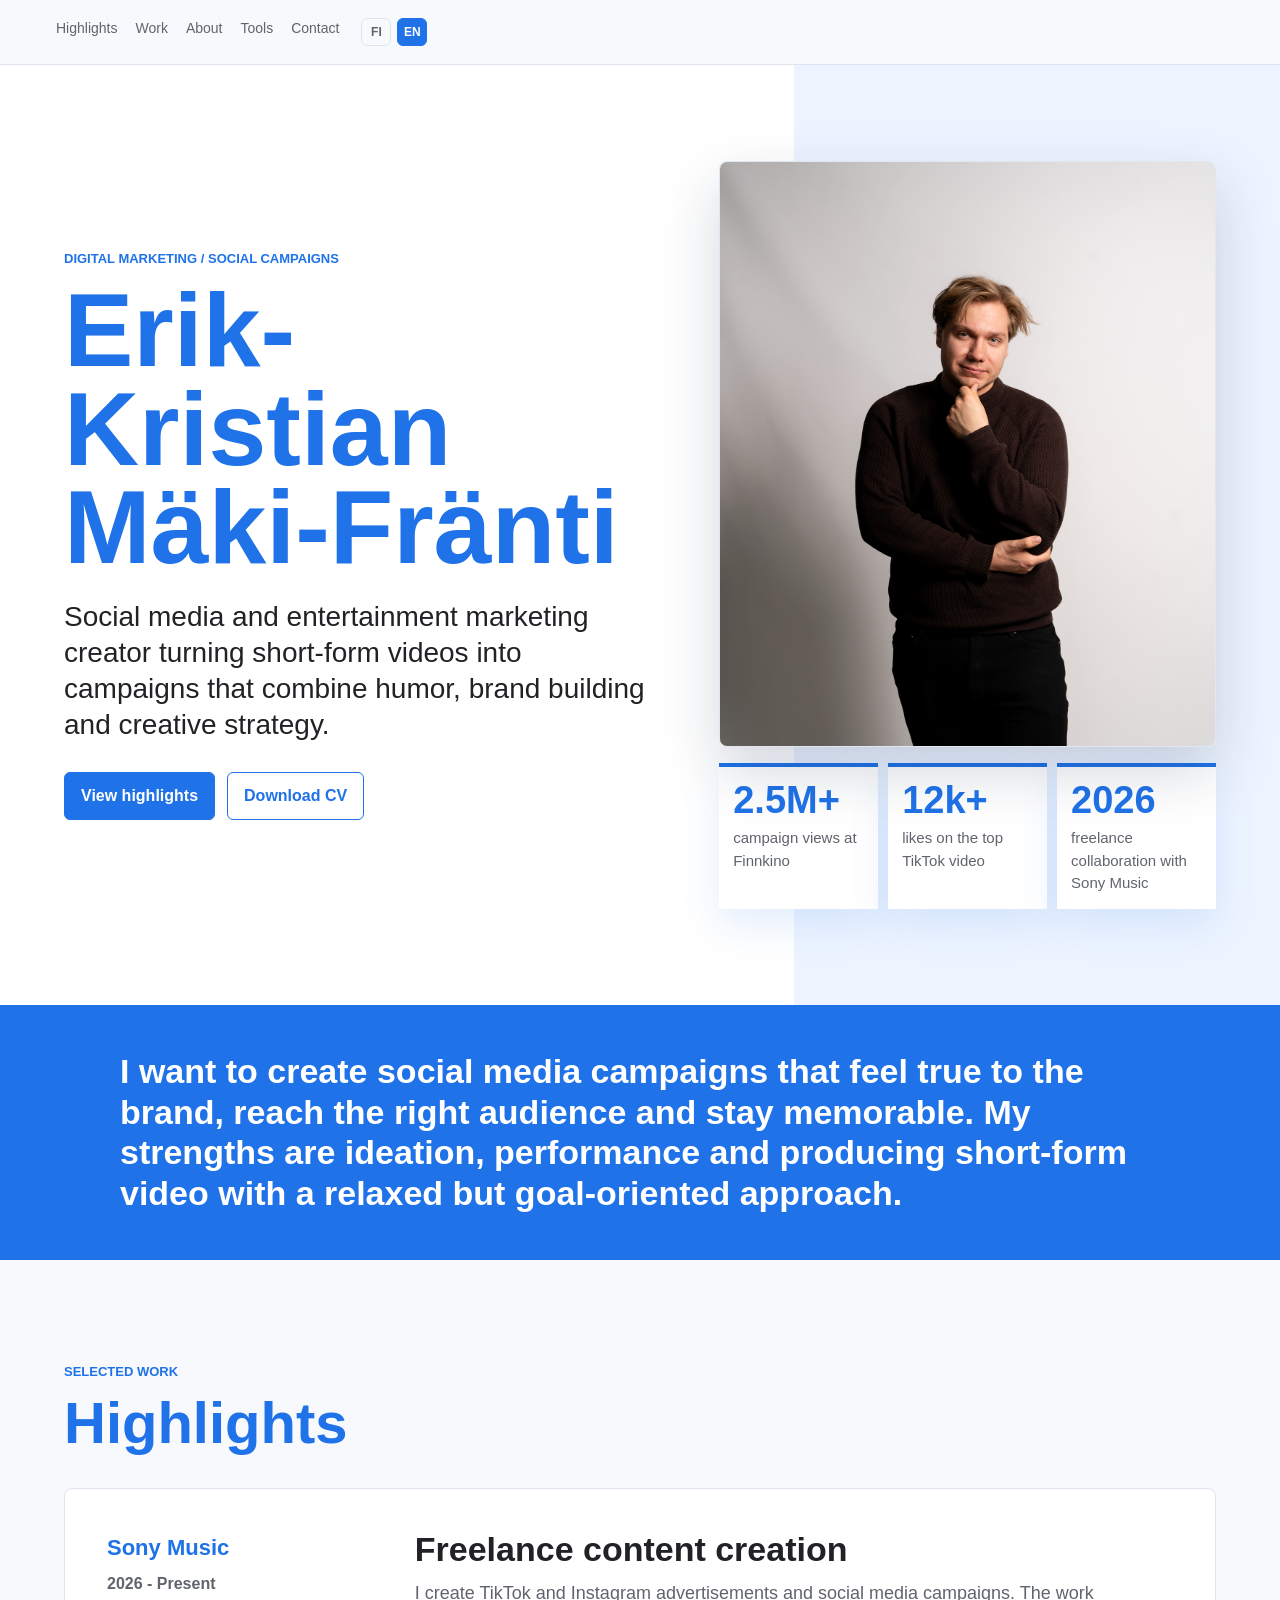
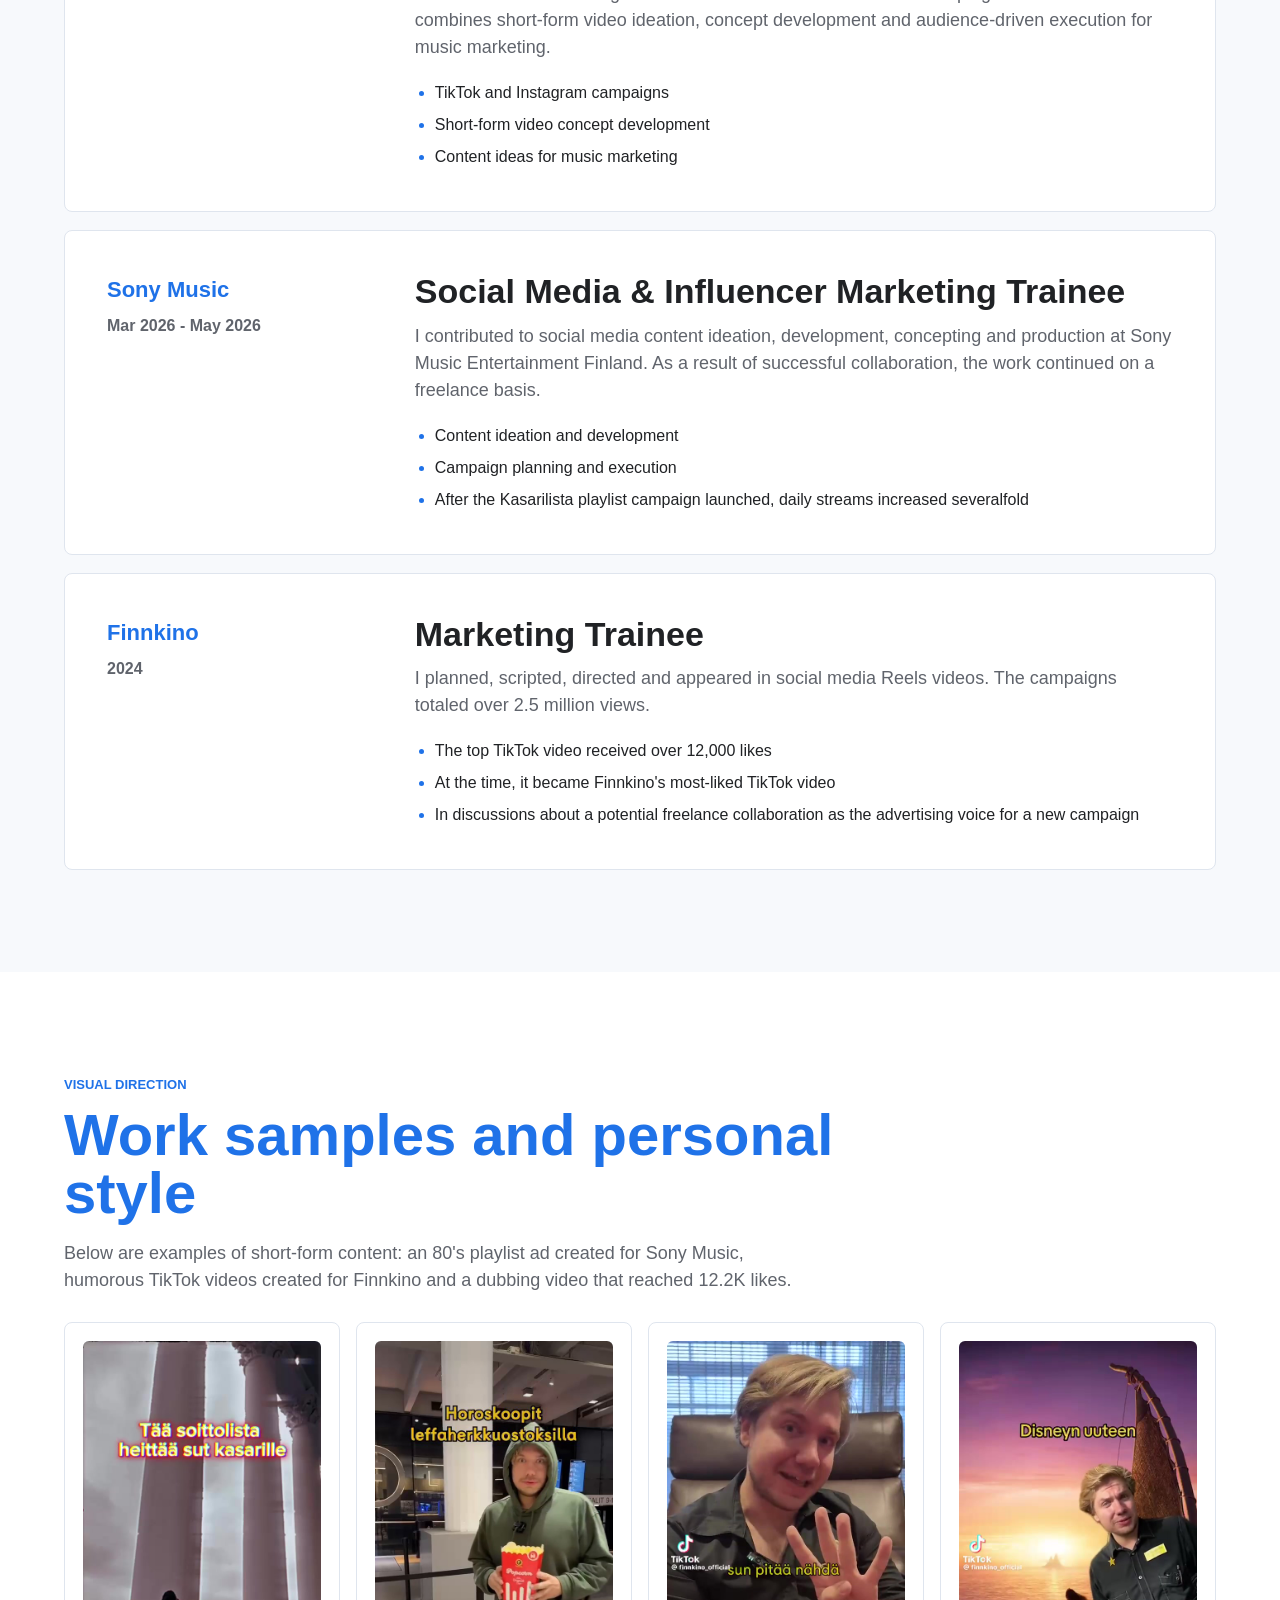
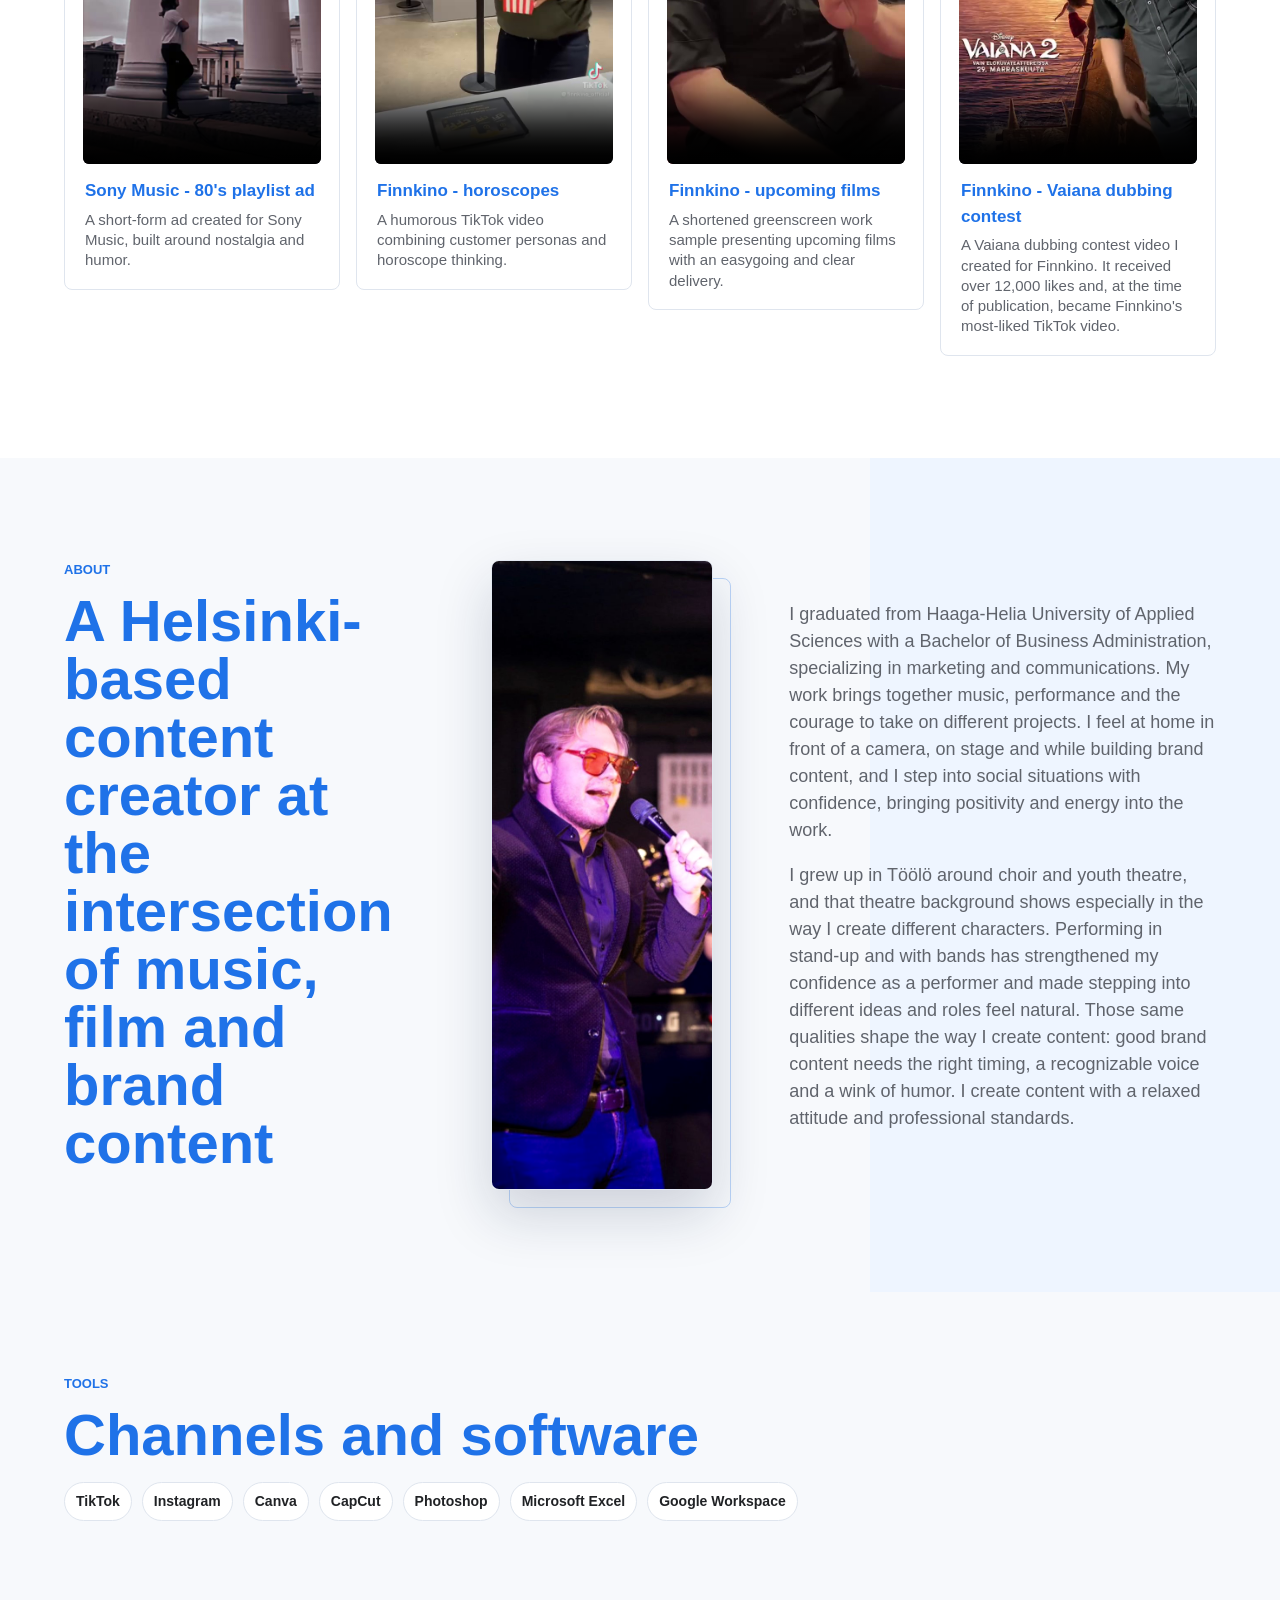
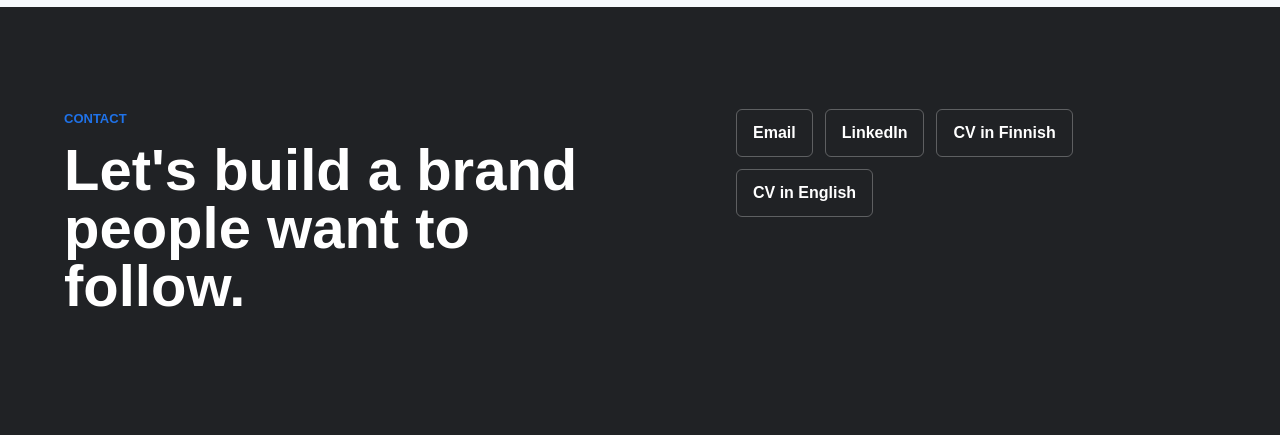
==== en/index.html @ 3371b589 "Use broader Sony campaign impact wording" ====
﻿<!doctype html>
<html lang="en">
  <head>
    <meta charset="utf-8">
    <meta name="viewport" content="width=device-width, initial-scale=1">
    <meta name="description" content="Erik-Kristian Mäki-Fränti - social media and digital marketing portfolio">
    <title>Erik-Kristian Mäki-Fränti | Portfolio</title>
    <link rel="stylesheet" href="../styles.css?v=name-lines">
    <link rel="alternate" hreflang="fi" href="https://ergie94.github.io/portfolio/">
    <link rel="alternate" hreflang="en" href="https://ergie94.github.io/portfolio/en/">
  </head>
  <body>
    <header class="site-header">
      <nav aria-label="Portfolio navigation">
        <a href="#cases">Highlights</a>
        <a href="#work">Work</a>
        <a href="#about">About</a>
        <a href="#tools">Tools</a>
        <a href="#contact">Contact</a>
        <span class="language-switch" aria-label="Language">
          <a href="../">FI</a>
          <span class="active">EN</span>
        </span>
      </nav>
    </header>

    <main id="top">
      <section class="hero">
        <div class="hero-copy">
          <p class="eyebrow">Digital Marketing / Social Campaigns</p>
          <h1><span class="name-line">Erik-Kristian</span><span class="name-line surname-line">Mäki-Fränti</span></h1>
          <p class="lead">
            Social media and entertainment marketing creator turning short-form videos into
            campaigns that combine humor, brand building and creative strategy.
          </p>
          <div class="hero-actions">
            <a class="button primary" href="#cases">View highlights</a>
            <a class="button secondary" href="../assets/cv-english.pdf?v=sony-streams">Download CV</a>
          </div>
        </div>
        <aside class="hero-visual" aria-label="Portfolio highlights">
          <img class="hero-photo" src="../assets/erik-hero.jpg" alt="Erik-Kristian Mäki-Fränti">
          <div class="hero-panel">
            <div>
              <span class="metric">2.5M+</span>
              <span class="metric-label">campaign views at Finnkino</span>
            </div>
            <div>
              <span class="metric">12k+</span>
              <span class="metric-label">likes on the top TikTok video</span>
            </div>
            <div>
              <span class="metric">2026</span>
              <span class="metric-label">freelance collaboration with Sony Music</span>
            </div>
          </div>
        </aside>
      </section>

      <section class="intro-band" aria-label="Goal">
        <p>
          I want to create social media campaigns that feel true to the brand, reach the right
          audience and stay memorable. My strengths are ideation, performance and producing
          short-form video with a relaxed but goal-oriented approach.
        </p>
      </section>

      <section id="cases" class="section">
        <div class="section-heading">
          <p class="eyebrow">Selected work</p>
          <h2>Highlights</h2>
        </div>

        <div class="case-list">
          <article class="case-item">
            <div class="case-meta">
              <span>Sony Music</span>
              <span>2026 - Present</span>
            </div>
            <div class="case-body">
              <h3>Freelance content creation</h3>
              <p>
                I create TikTok and Instagram advertisements and social media campaigns. The work
                combines short-form video ideation, concept development and
                audience-driven execution for music marketing.
              </p>
              <ul>
                <li>TikTok and Instagram campaigns</li>
                <li>Short-form video concept development</li>
                <li>Content ideas for music marketing</li>
              </ul>
            </div>
          </article>

          <article class="case-item">
            <div class="case-meta">
              <span>Sony Music</span>
              <span>Mar 2026 - May 2026</span>
            </div>
            <div class="case-body">
              <h3>Social Media & Influencer Marketing Trainee</h3>
              <p>
                I contributed to social media content ideation, development, concepting and
                production at Sony Music Entertainment Finland. As a result of successful
                collaboration, the work continued on a freelance basis.
              </p>
              <ul>
                <li>Content ideation and development</li>
                <li>Campaign planning and execution</li>
                <li>After the Kasarilista playlist campaign launched, daily streams increased severalfold</li>
              </ul>
            </div>
          </article>

          <article class="case-item">
            <div class="case-meta">
              <span>Finnkino</span>
              <span>2024</span>
            </div>
            <div class="case-body">
              <h3>Marketing Trainee</h3>
              <p>
                I planned, scripted, directed and appeared in social media Reels videos. The
                campaigns totaled over 2.5 million views.
              </p>
              <ul>
                <li>The top TikTok video received over 12,000 likes</li>
                <li>At the time, it became Finnkino's most-liked TikTok video</li>
                <li>In discussions about a potential freelance collaboration as the advertising voice for a new campaign</li>
              </ul>
            </div>
          </article>
        </div>
      </section>

      <section id="work" class="section work-section">
        <div class="section-heading">
          <p class="eyebrow">Visual direction</p>
          <h2>Work samples and personal style</h2>
        </div>
        <p class="section-copy">
          Below are examples of short-form content: an 80's playlist ad created for Sony Music,
          humorous TikTok videos created for Finnkino and a dubbing video that reached 12.2K likes.
        </p>
        <div class="work-grid featured-work-grid">
          <figure class="work-video">
            <video controls playsinline preload="metadata" poster="../assets/work-samples/sony-80s-playlist-ad-poster.jpg">
              <source src="../assets/work-samples/sony-80s-playlist-ad.mp4" type="video/mp4">
            </video>
            <figcaption>
              <strong>Sony Music - 80's playlist ad</strong>
              <span>A short-form ad created for Sony Music, built around nostalgia and humor.</span>
            </figcaption>
          </figure>
          <figure class="work-video">
            <video controls playsinline preload="metadata" poster="../assets/work-samples/finnkino-horoscope-personas-poster.jpg?v=calm-still">
              <source src="../assets/work-samples/finnkino-horoscope-personas.mp4?v=part1" type="video/mp4">
            </video>
            <figcaption>
              <strong>Finnkino - horoscopes</strong>
              <span>A humorous TikTok video combining customer personas and horoscope thinking.</span>
            </figcaption>
          </figure>
          <figure class="work-video">
            <video controls playsinline preload="metadata" poster="../assets/work-samples/finnkino-upcoming-movies-greenscreen-poster.jpg">
              <source src="../assets/work-samples/finnkino-upcoming-movies-greenscreen.mp4" type="video/mp4">
            </video>
            <figcaption>
              <strong>Finnkino - upcoming films</strong>
              <span>A shortened greenscreen work sample presenting upcoming films with an easygoing and clear delivery.</span>
            </figcaption>
          </figure>
          <figure class="work-video">
            <video controls playsinline preload="metadata" poster="../assets/work-samples/finnkino-tiktok-12k-poster.jpg">
              <source src="../assets/work-samples/finnkino-tiktok-12k-short.mp4?v=34s" type="video/mp4">
            </video>
            <figcaption>
              <strong>Finnkino - Vaiana dubbing contest</strong>
              <span>A Vaiana dubbing contest video I created for Finnkino. It received over 12,000 likes and, at the time of publication, became Finnkino's most-liked TikTok video.</span>
            </figcaption>
          </figure>
        </div>
      </section>

      <section id="about" class="section split-section about-section">
        <div>
          <p class="eyebrow">About</p>
          <h2>A Helsinki-based content creator at the intersection of music, film and brand content</h2>
        </div>
        <figure class="about-portrait">
          <img src="../assets/erik-about.jpg" alt="Erik-Kristian Mäki-Fränti">
        </figure>
        <div class="about-copy">
          <p>
            I graduated from Haaga-Helia University of Applied Sciences with a Bachelor of Business
            Administration, specializing in marketing and communications. My work brings together
            music, performance and the courage to take on different projects. I feel at home
            in front of a camera, on stage and while building brand content, and I step into social
            situations with confidence, bringing positivity and energy into the work.
          </p>
          <p>
            I grew up in Töölö around choir and youth theatre, and that theatre background
            shows especially in the way I create different characters. Performing in stand-up and with bands
            has strengthened my confidence as a performer and made stepping into different ideas
            and roles feel natural.
            Those same qualities shape the way I create content: good brand content needs the right
            timing, a recognizable voice and a wink of humor. I create content with a relaxed
            attitude and professional standards.
          </p>
        </div>
      </section>

      <section id="tools" class="section tools-section">
        <div class="section-heading">
          <p class="eyebrow">Tools</p>
          <h2>Channels and software</h2>
        </div>
        <div class="skills">
          <span>TikTok</span>
          <span>Instagram</span>
          <span>Canva</span>
          <span>CapCut</span>
          <span>Photoshop</span>
          <span>Microsoft Excel</span>
          <span>Google Workspace</span>
        </div>
      </section>

      <section id="contact" class="contact-section">
        <div>
          <p class="eyebrow">Contact</p>
          <h2>Let's build a brand people want to follow.</h2>
        </div>
        <div class="contact-links">
          <a href="mailto:maki.franti.eki@gmail.com">Email</a>
          <a href="https://www.linkedin.com/in/erik-kristian-m%C3%A4ki-fr%C3%A4nti-366686309/?skipRedirect=true">LinkedIn</a>
          <a href="../assets/cv-suomi.pdf?v=finnkino-2018">CV in Finnish</a>
          <a href="../assets/cv-english.pdf?v=finnkino-2018">CV in English</a>
        </div>
      </section>
    </main>
  </body>
</html>
---- styles.css ----
:root {
  --blue: #1f72e8;
  --blue-dark: #0f3f8e;
  --ink: #202225;
  --muted: #60646c;
  --line: #dfe5ee;
  --paper: #f7f9fc;
  --white: #ffffff;
  --red: #d91f26;
}

* {
  box-sizing: border-box;
}

html {
  scroll-behavior: smooth;
}

body {
  margin: 0;
  background: var(--paper);
  color: var(--ink);
  font-family: Arial, Helvetica, sans-serif;
  line-height: 1.5;
}

a {
  color: inherit;
}

.site-header {
  position: sticky;
  top: 0;
  z-index: 10;
  display: flex;
  align-items: center;
  justify-content: space-between;
  gap: 24px;
  padding: 18px clamp(20px, 5vw, 56px);
  background: rgba(247, 249, 252, 0.92);
  border-bottom: 1px solid var(--line);
  backdrop-filter: blur(14px);
}

.brand {
  color: var(--blue);
  font-size: 22px;
  font-weight: 800;
  text-decoration: none;
}

nav {
  display: flex;
  flex-wrap: wrap;
  gap: 18px;
  justify-content: flex-end;
  color: var(--muted);
  font-size: 14px;
}

nav a {
  text-decoration: none;
}

nav a:hover {
  color: var(--blue);
}

.language-switch {
  display: inline-flex;
  gap: 6px;
  align-items: center;
  padding-left: 4px;
}

.language-switch a,
.language-switch span {
  display: inline-flex;
  min-width: 30px;
  min-height: 28px;
  align-items: center;
  justify-content: center;
  border: 1px solid var(--line);
  border-radius: 6px;
  color: var(--muted);
  font-size: 12px;
  font-weight: 800;
  text-decoration: none;
}

.language-switch .active {
  border-color: var(--blue);
  background: var(--blue);
  color: var(--white);
}

main {
  overflow: hidden;
}

.hero {
  display: grid;
  grid-template-columns: minmax(0, 1.08fr) minmax(340px, 0.92fr);
  gap: clamp(28px, 6vw, 72px);
  min-height: calc(100vh - 70px);
  align-items: center;
  padding: clamp(48px, 8vw, 96px) clamp(20px, 5vw, 64px);
  background: linear-gradient(90deg, var(--white) 0%, var(--white) 62%, #edf4ff 62%, #edf4ff 100%);
}

.eyebrow {
  margin: 0 0 12px;
  color: var(--blue);
  font-size: 13px;
  font-weight: 800;
  letter-spacing: 0;
  text-transform: uppercase;
}

h1,
h2,
h3,
p {
  margin-top: 0;
}

h1 {
  max-width: 980px;
  margin-bottom: 22px;
  color: var(--blue);
  font-size: clamp(48px, 10vw, 104px);
  line-height: 0.95;
  letter-spacing: 0;
}

h1 .name-line {
  display: block;
}

h1 .surname-line {
  white-space: nowrap;
}

h2 {
  margin-bottom: 18px;
  color: var(--blue);
  font-size: clamp(32px, 5vw, 58px);
  line-height: 1;
  letter-spacing: 0;
}

h3 {
  margin-bottom: 12px;
  font-size: clamp(22px, 3vw, 34px);
  line-height: 1.1;
  letter-spacing: 0;
}

.lead {
  max-width: 720px;
  color: var(--ink);
  font-size: clamp(19px, 2.4vw, 28px);
  line-height: 1.28;
}

.hero-actions,
.contact-links {
  display: flex;
  flex-wrap: wrap;
  gap: 12px;
  margin-top: 30px;
}

.button,
.contact-links a {
  display: inline-flex;
  min-height: 44px;
  align-items: center;
  justify-content: center;
  padding: 11px 16px;
  border: 1px solid var(--blue);
  border-radius: 6px;
  font-weight: 700;
  text-decoration: none;
}

.button.primary,
.contact-links a:hover {
  background: var(--blue);
  color: var(--white);
}

.button.secondary {
  color: var(--blue);
  background: var(--white);
}

.hero-visual {
  display: grid;
  gap: 16px;
  align-self: stretch;
  align-content: center;
}

.hero-photo {
  display: block;
  width: 100%;
  max-height: 620px;
  aspect-ratio: 4 / 4.72;
  object-fit: cover;
  object-position: 50% 48%;
  border-radius: 8px;
  border: 1px solid var(--line);
  background: var(--white);
  box-shadow: 0 24px 60px rgba(18, 35, 64, 0.18);
  filter: saturate(0.96) contrast(1.02);
  transition: transform 180ms ease, box-shadow 180ms ease, filter 180ms ease;
}

.hero-photo:hover {
  transform: translateY(-4px);
  box-shadow: 0 30px 72px rgba(18, 35, 64, 0.22);
  filter: saturate(1.02) contrast(1.04);
}

.hero-panel {
  display: grid;
  grid-template-columns: repeat(3, minmax(0, 1fr));
  gap: 10px;
}

.hero-panel div {
  padding: 14px;
  border-top: 4px solid var(--blue);
  background: var(--white);
  box-shadow: 0 16px 38px rgba(31, 114, 232, 0.12);
}

.metric {
  display: block;
  color: var(--blue);
  font-size: clamp(25px, 3.4vw, 38px);
  font-weight: 900;
  line-height: 1;
}

.metric-label {
  display: block;
  margin-top: 8px;
  color: var(--muted);
  font-size: 15px;
}

.intro-band {
  padding: clamp(26px, 5vw, 46px) clamp(20px, 5vw, 64px);
  background: var(--blue);
  color: var(--white);
}

.intro-band p {
  max-width: 1040px;
  margin: 0 auto;
  font-size: clamp(22px, 3vw, 34px);
  line-height: 1.2;
  font-weight: 700;
}

.section {
  padding: clamp(58px, 8vw, 104px) clamp(20px, 5vw, 64px);
}

.section-heading,
.section-copy {
  max-width: 900px;
}

.case-list {
  display: grid;
  gap: 18px;
  margin-top: 36px;
}

.case-item {
  display: grid;
  grid-template-columns: minmax(180px, 0.34fr) minmax(0, 1fr);
  gap: clamp(20px, 4vw, 50px);
  padding: clamp(22px, 4vw, 42px);
  border: 1px solid var(--line);
  border-radius: 8px;
  background: var(--white);
}

.case-item.accent {
  border-color: rgba(217, 31, 38, 0.28);
}

.case-meta {
  display: flex;
  flex-direction: column;
  gap: 8px;
  color: var(--muted);
  font-weight: 700;
}

.case-meta span:first-child {
  color: var(--blue);
  font-size: 22px;
}

.case-body p,
.section-copy,
.about-copy p {
  max-width: 760px;
  color: var(--muted);
  font-size: 18px;
}

ul {
  display: grid;
  gap: 8px;
  margin: 20px 0 0;
  padding-left: 20px;
}

li::marker {
  color: var(--blue);
}

.work-section {
  background: var(--white);
}

.work-grid {
  display: grid;
  grid-template-columns: repeat(3, minmax(0, 1fr));
  gap: 18px;
  margin-top: 28px;
}

.featured-work-grid {
  grid-template-columns: repeat(4, minmax(0, 1fr));
  gap: clamp(10px, 1.4vw, 16px);
  align-items: start;
}

figure {
  margin: 0;
  border: 1px solid var(--line);
  border-radius: 8px;
  background: var(--white);
  overflow: hidden;
}

figure img {
  display: block;
  width: 100%;
  aspect-ratio: 16 / 9;
  object-fit: cover;
}

figure video {
  display: block;
  width: 100%;
  background: #eef5ff;
}

.work-grid figure img {
  filter: saturate(0.94) contrast(1.03);
  transition: transform 180ms ease, filter 180ms ease;
}

.work-grid figure:hover img {
  transform: scale(1.025);
  filter: saturate(1) contrast(1.04);
}

figcaption {
  padding: 14px 16px 16px;
  color: var(--muted);
  font-size: 14px;
  font-weight: 700;
}

figcaption strong,
figcaption span {
  display: block;
}

figcaption strong {
  color: var(--ink);
}

figcaption span {
  margin-top: 6px;
  font-weight: 400;
  line-height: 1.35;
}

.work-result {
  background: var(--ink);
}

.work-video {
  padding: clamp(12px, 1.5vw, 18px);
  background: var(--white);
}

.work-video video {
  aspect-ratio: 9 / 16;
  max-height: 560px;
  background: #eef5ff;
  border-radius: 6px;
  object-fit: contain;
}

.work-video figcaption {
  padding: 14px 2px 0;
  font-size: 15px;
}

.work-video figcaption strong {
  color: var(--blue);
  font-size: 17px;
}

.work-result img {
  aspect-ratio: auto;
  height: auto;
  max-height: 560px;
  object-fit: contain;
  object-position: center;
}

.work-grid .work-result:hover img {
  transform: none;
}

.work-result figcaption {
  background: var(--white);
}

.split-section {
  display: grid;
  grid-template-columns: minmax(240px, 0.85fr) minmax(0, 1.15fr);
  gap: clamp(28px, 6vw, 80px);
}

.about-section {
  grid-template-columns: minmax(230px, 0.82fr) minmax(220px, 0.52fr) minmax(0, 1fr);
  align-items: center;
  background: linear-gradient(90deg, var(--paper) 0%, var(--paper) 68%, #eef5ff 68%, #eef5ff 100%);
}

.about-portrait {
  position: relative;
  align-self: stretch;
  min-height: 420px;
  border: 0;
  border-radius: 8px;
  background: transparent;
  overflow: visible;
}

.about-portrait::before {
  position: absolute;
  inset: 18px -18px -18px 18px;
  border: 1px solid rgba(31, 114, 232, 0.28);
  border-radius: 8px;
  content: "";
}

.about-portrait img {
  position: relative;
  display: block;
  width: 100%;
  height: 100%;
  aspect-ratio: 4 / 5;
  min-height: 420px;
  object-fit: cover;
  object-position: 54% 32%;
  border: 1px solid var(--line);
  border-radius: 8px;
  box-shadow: 0 24px 56px rgba(18, 35, 64, 0.18);
  filter: saturate(0.92) contrast(1.04);
  transition: transform 180ms ease, box-shadow 180ms ease, filter 180ms ease;
}

.about-portrait:hover img {
  transform: translateY(-4px);
  box-shadow: 0 30px 70px rgba(18, 35, 64, 0.22);
  filter: saturate(1) contrast(1.05);
}

.skills {
  display: flex;
  flex-wrap: wrap;
  gap: 10px;
  margin-top: 26px;
}

.skills span {
  padding: 8px 11px;
  border: 1px solid var(--line);
  border-radius: 999px;
  background: var(--white);
  color: var(--ink);
  font-size: 14px;
  font-weight: 700;
}

.tools-section {
  padding-top: clamp(46px, 7vw, 82px);
  padding-bottom: clamp(48px, 7vw, 86px);
  background: var(--soft);
}

.tools-section .skills {
  margin-top: 18px;
  max-width: 760px;
}

.contact-section {
  display: grid;
  grid-template-columns: minmax(260px, 1fr) minmax(280px, 0.8fr);
  gap: clamp(28px, 6vw, 72px);
  padding: clamp(58px, 8vw, 104px) clamp(20px, 5vw, 64px);
  background: var(--ink);
  color: var(--white);
}

.contact-section h2 {
  color: var(--white);
}

.contact-links {
  align-content: start;
  margin-top: 0;
}

.contact-links a {
  border-color: rgba(255, 255, 255, 0.28);
  color: var(--white);
}

@media (max-width: 860px) {
  .site-header,
  .hero,
  .case-item,
  .split-section,
  .contact-section {
    grid-template-columns: 1fr;
  }

  .about-section {
    background: var(--paper);
  }

  .about-portrait {
    max-width: 420px;
    min-height: 520px;
  }

  .about-portrait img {
    min-height: 520px;
  }

  .hero {
    min-height: auto;
    background: var(--white);
  }

  .hero-photo {
    max-height: 560px;
  }

  .hero-panel {
    grid-template-columns: 1fr;
  }

  .work-grid {
    grid-template-columns: 1fr;
  }

  nav {
    gap: 12px;
  }
}

@media (max-width: 560px) {
  .site-header {
    align-items: flex-start;
    flex-direction: column;
  }

  h1 {
    font-size: 46px;
  }

  .lead,
  .intro-band p {
    font-size: 20px;
  }
}
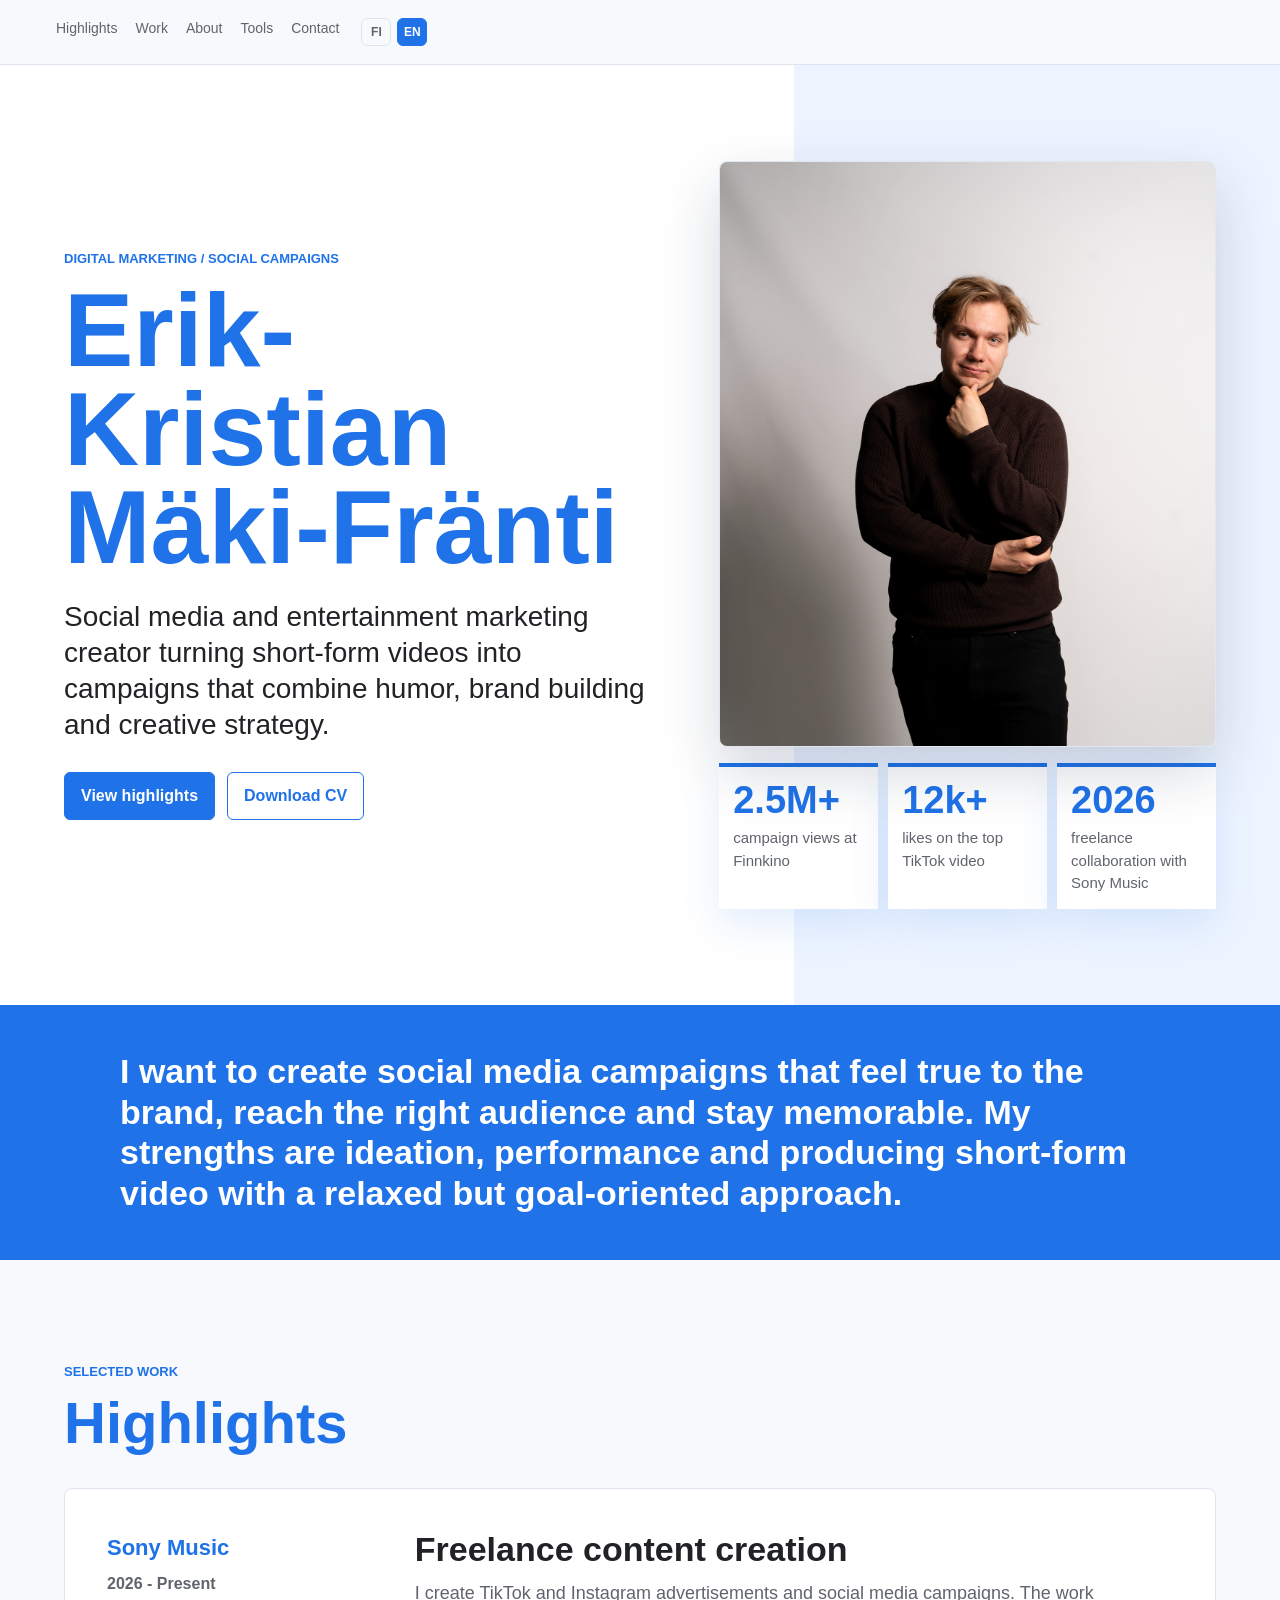
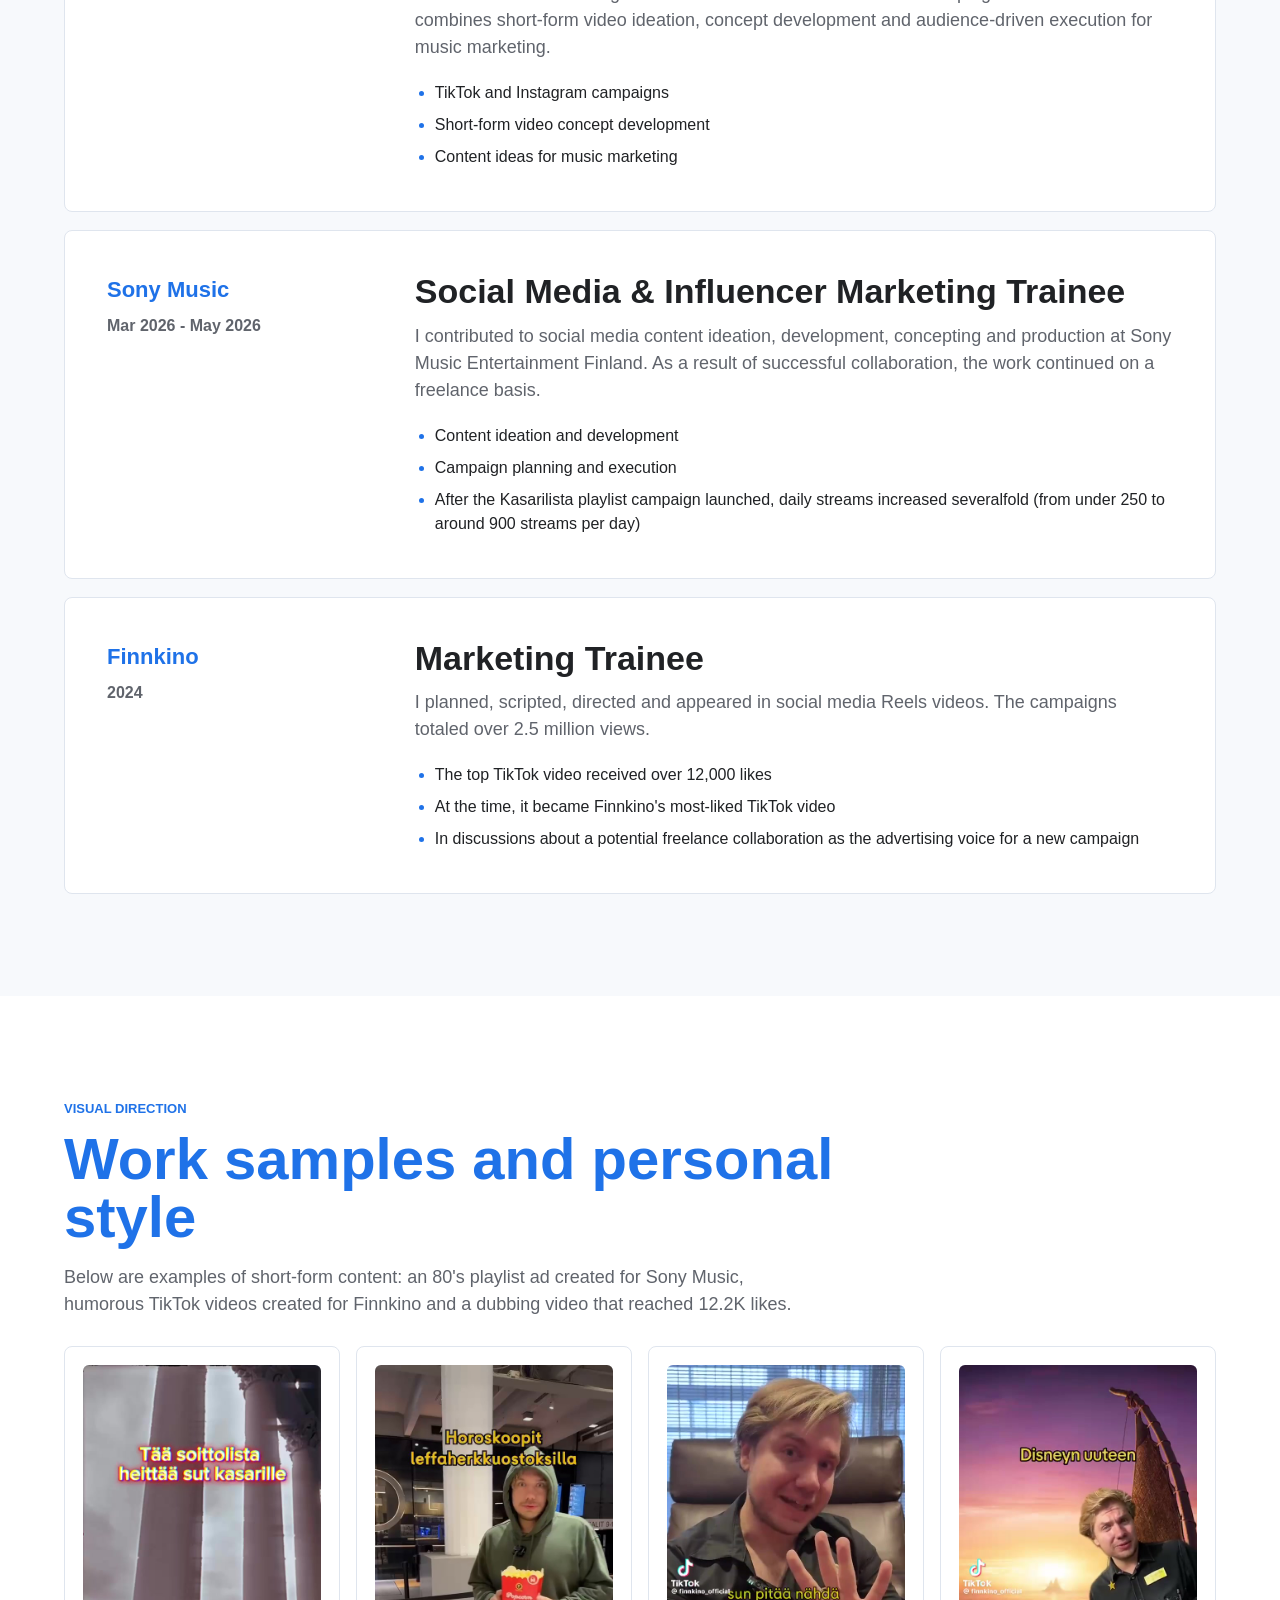
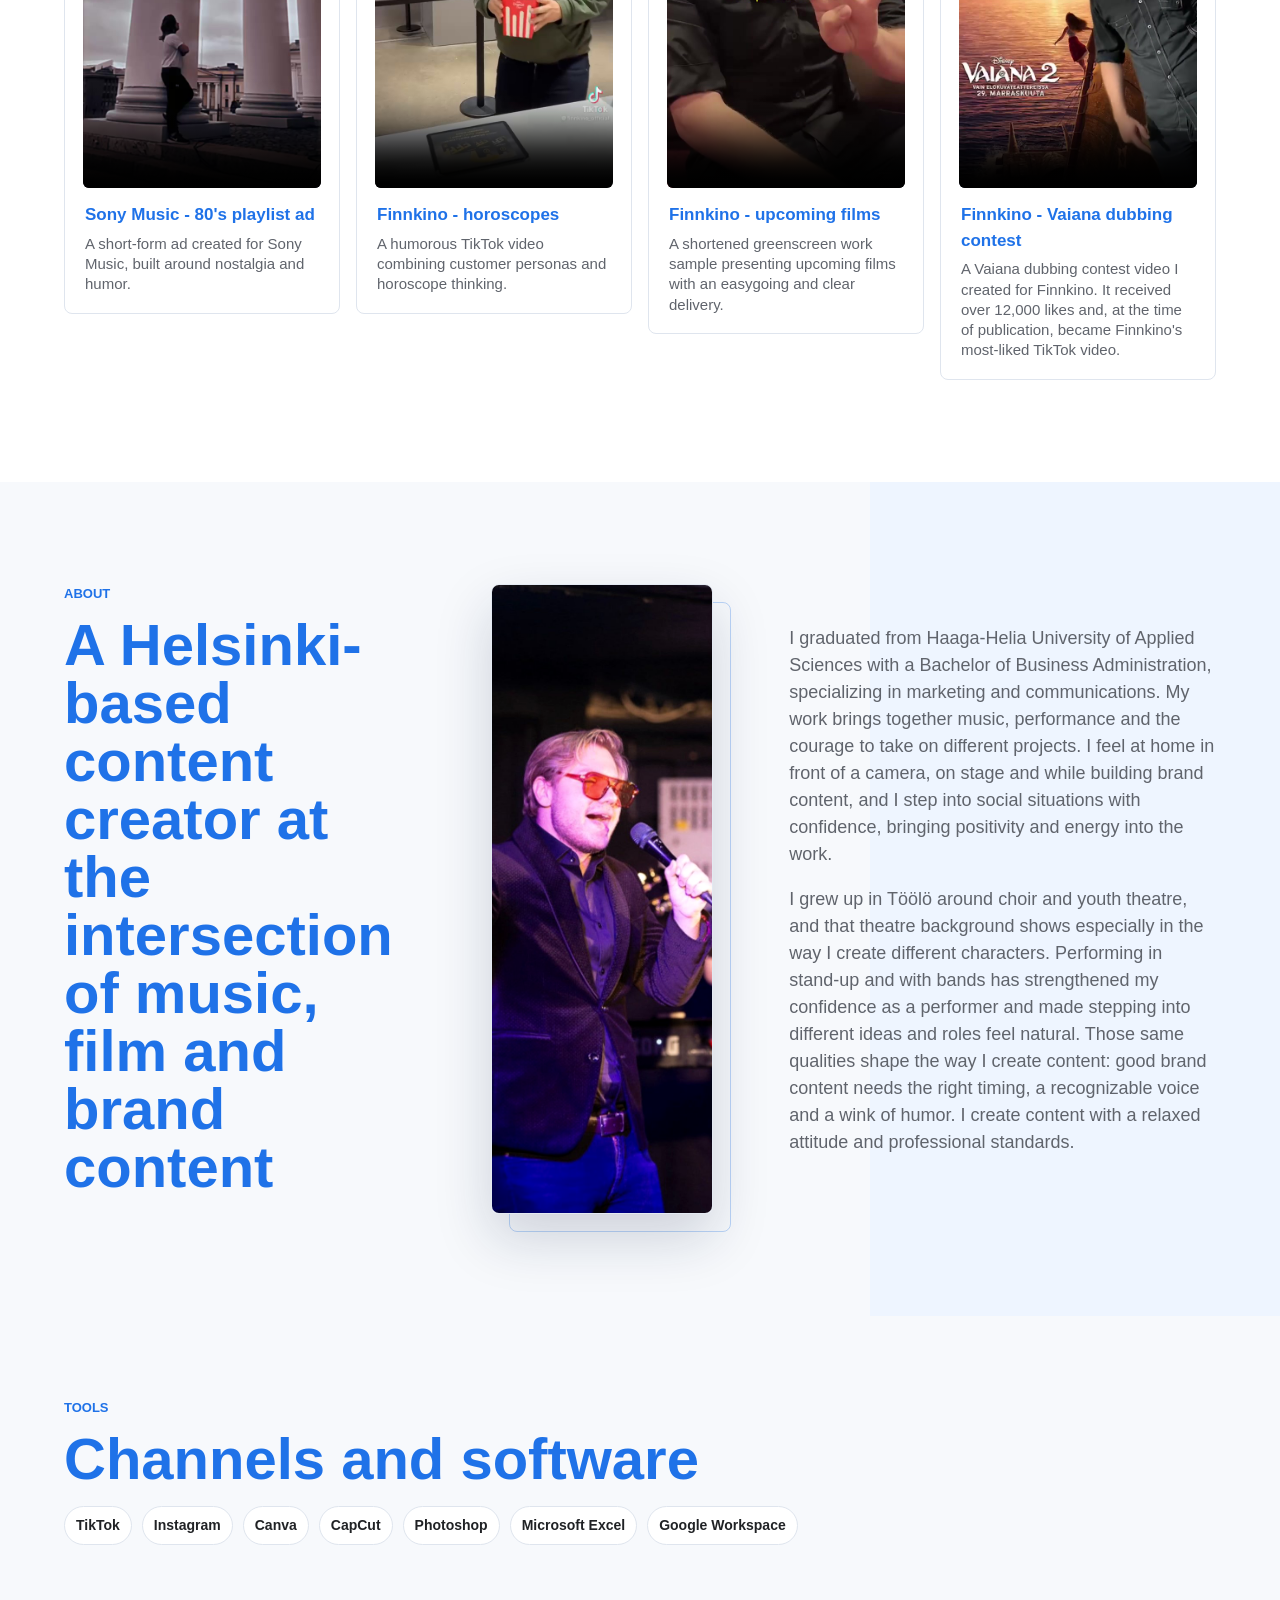
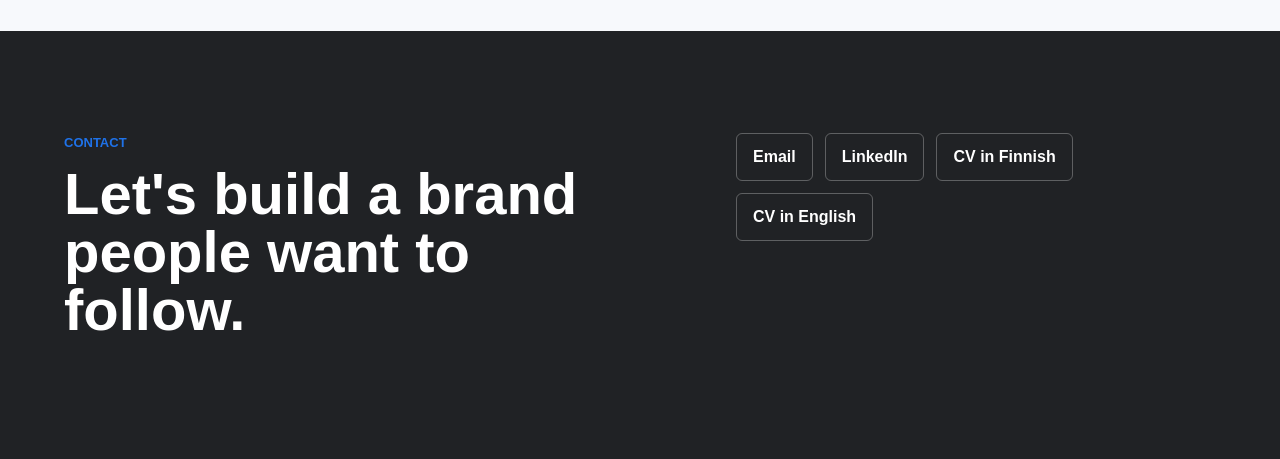
==== commit 1914db50: "Add Sony stream figures to portfolio only" ====
--- a/en/index.html
+++ b/en/index.html
@@ -107,7 +107,7 @@
               <ul>
                 <li>Content ideation and development</li>
                 <li>Campaign planning and execution</li>
-                <li>After the Kasarilista playlist campaign launched, daily streams increased severalfold</li>
+                <li>After the Kasarilista playlist campaign launched, daily streams increased severalfold (from under 250 to around 900 streams per day)</li>
               </ul>
             </div>
           </article>
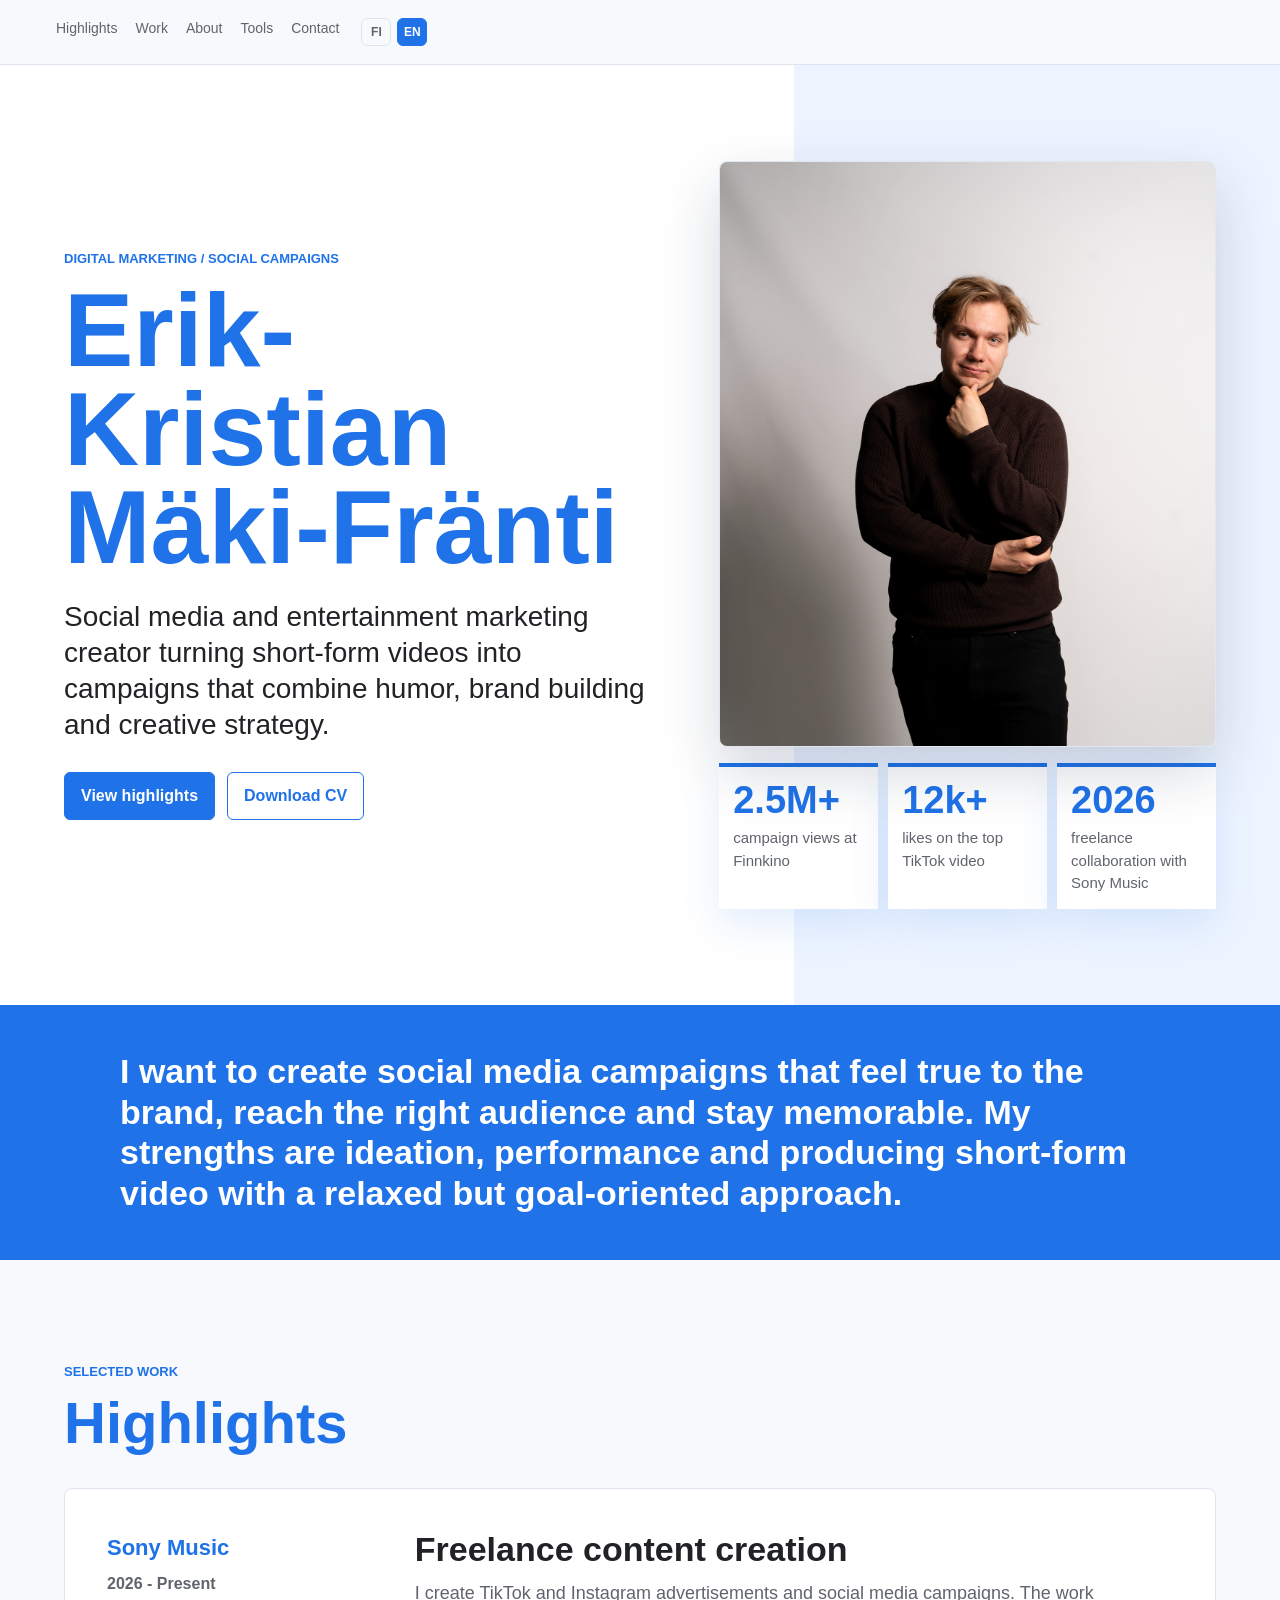
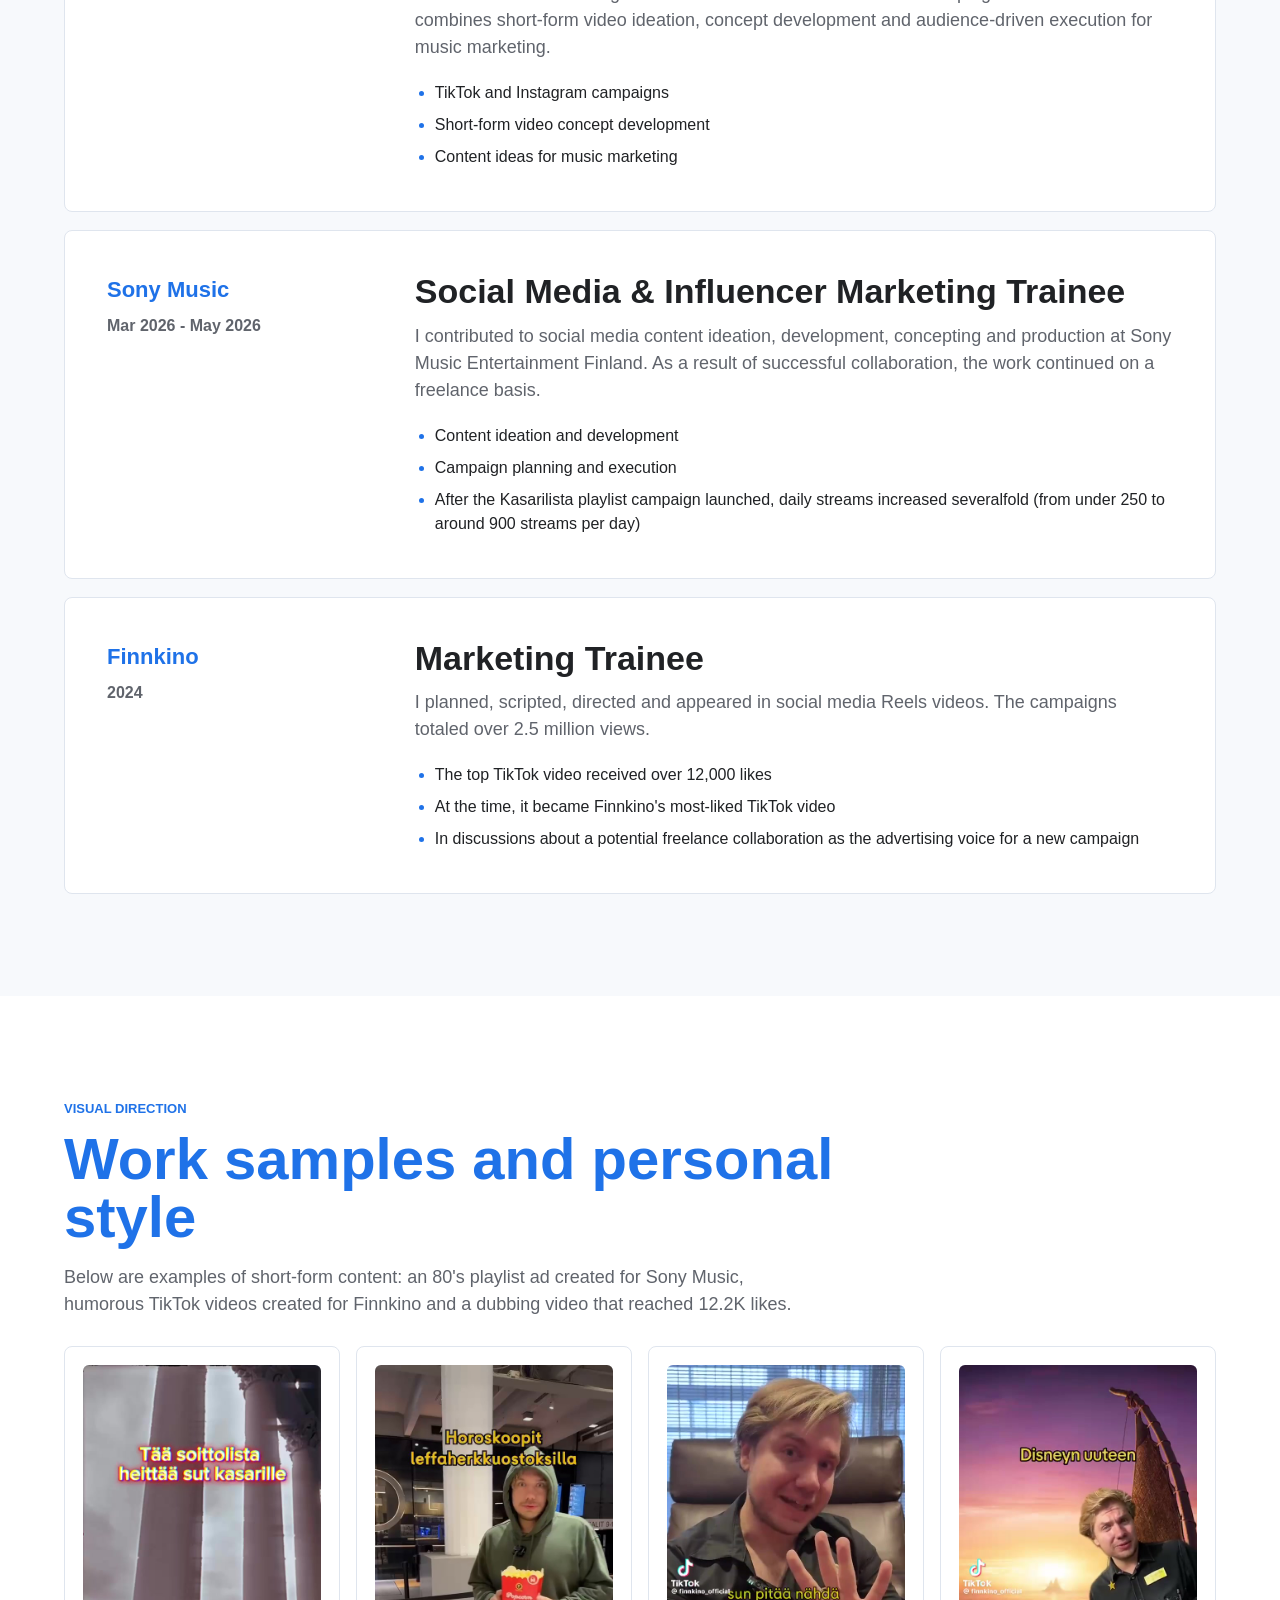
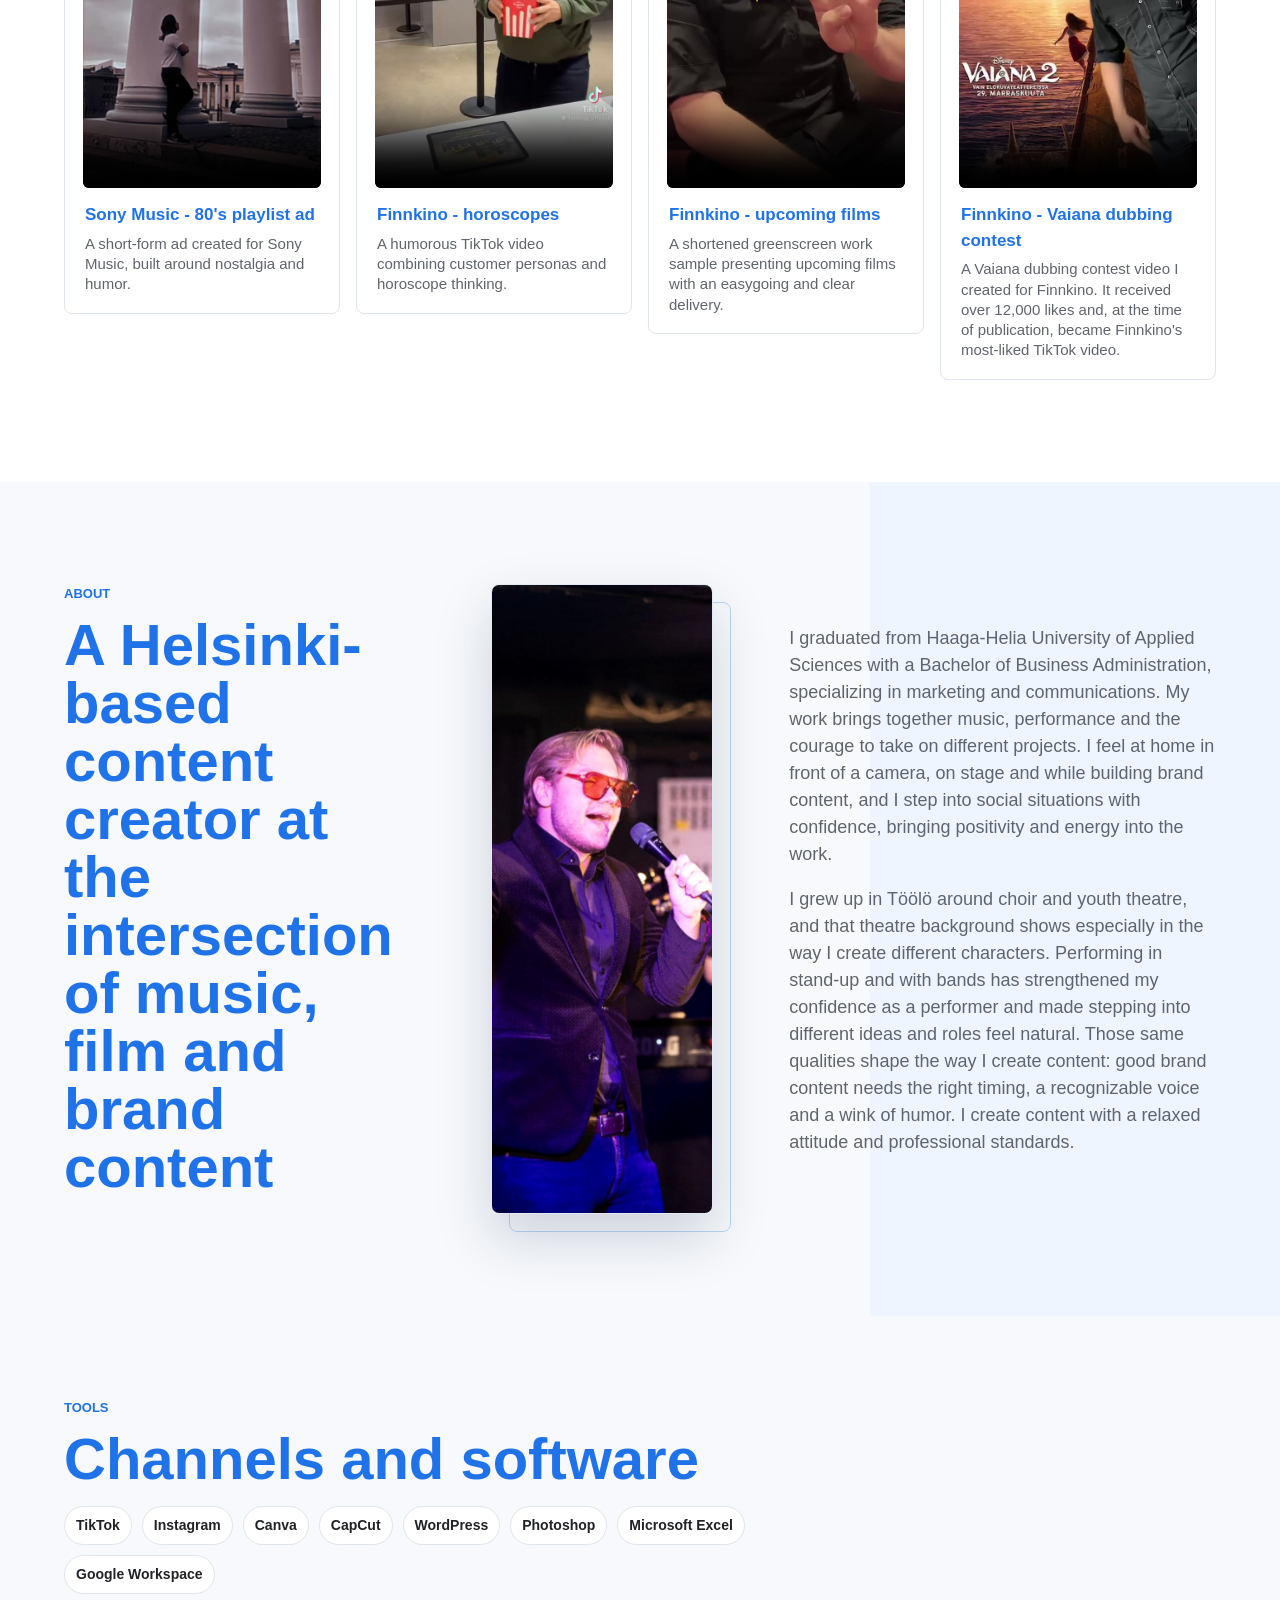
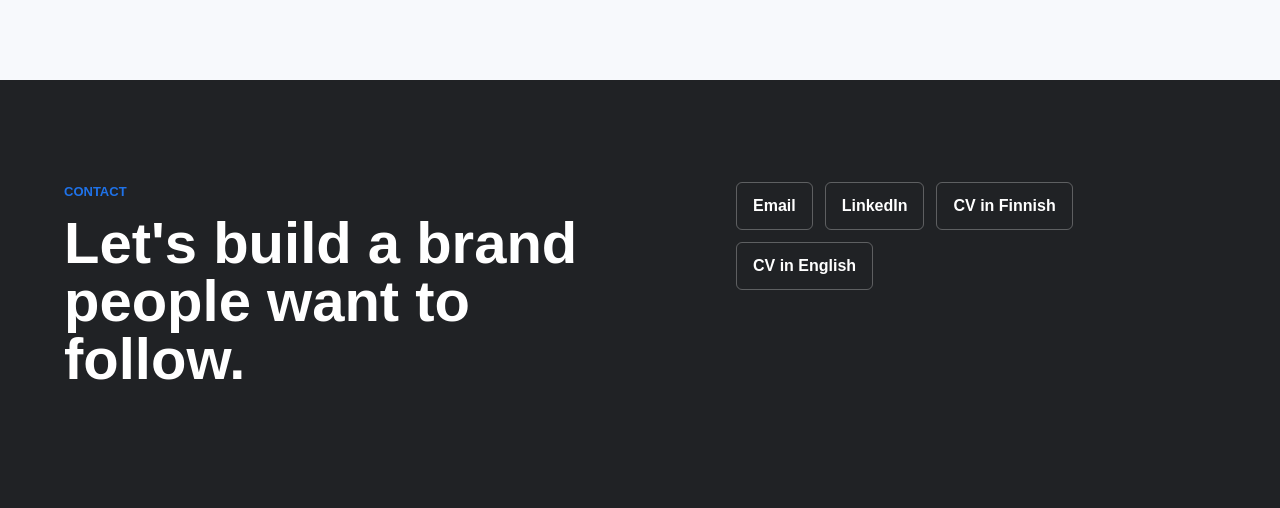
==== commit b1e051b1: "Add WordPress to skills" ====
--- a/en/index.html
+++ b/en/index.html
@@ -220,6 +220,7 @@
           <span>Instagram</span>
           <span>Canva</span>
           <span>CapCut</span>
+          <span>WordPress</span>
           <span>Photoshop</span>
           <span>Microsoft Excel</span>
           <span>Google Workspace</span>
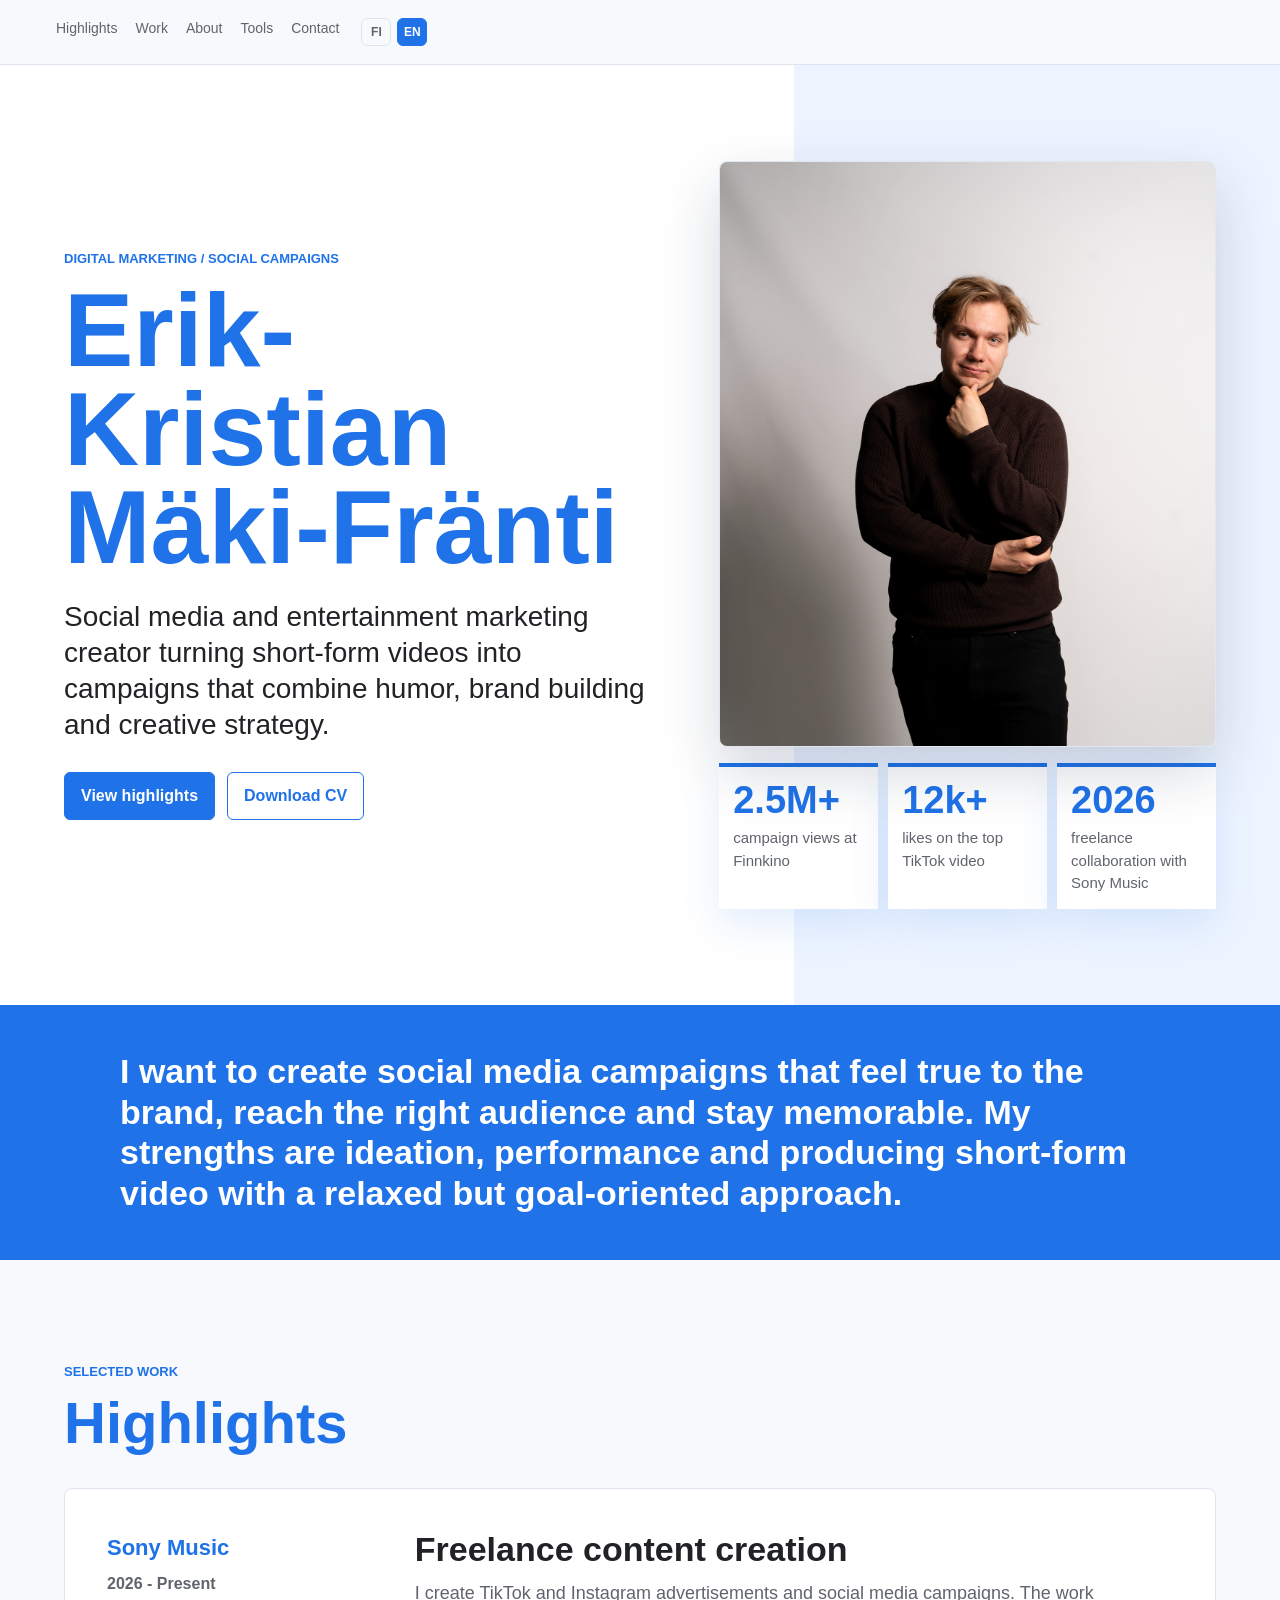
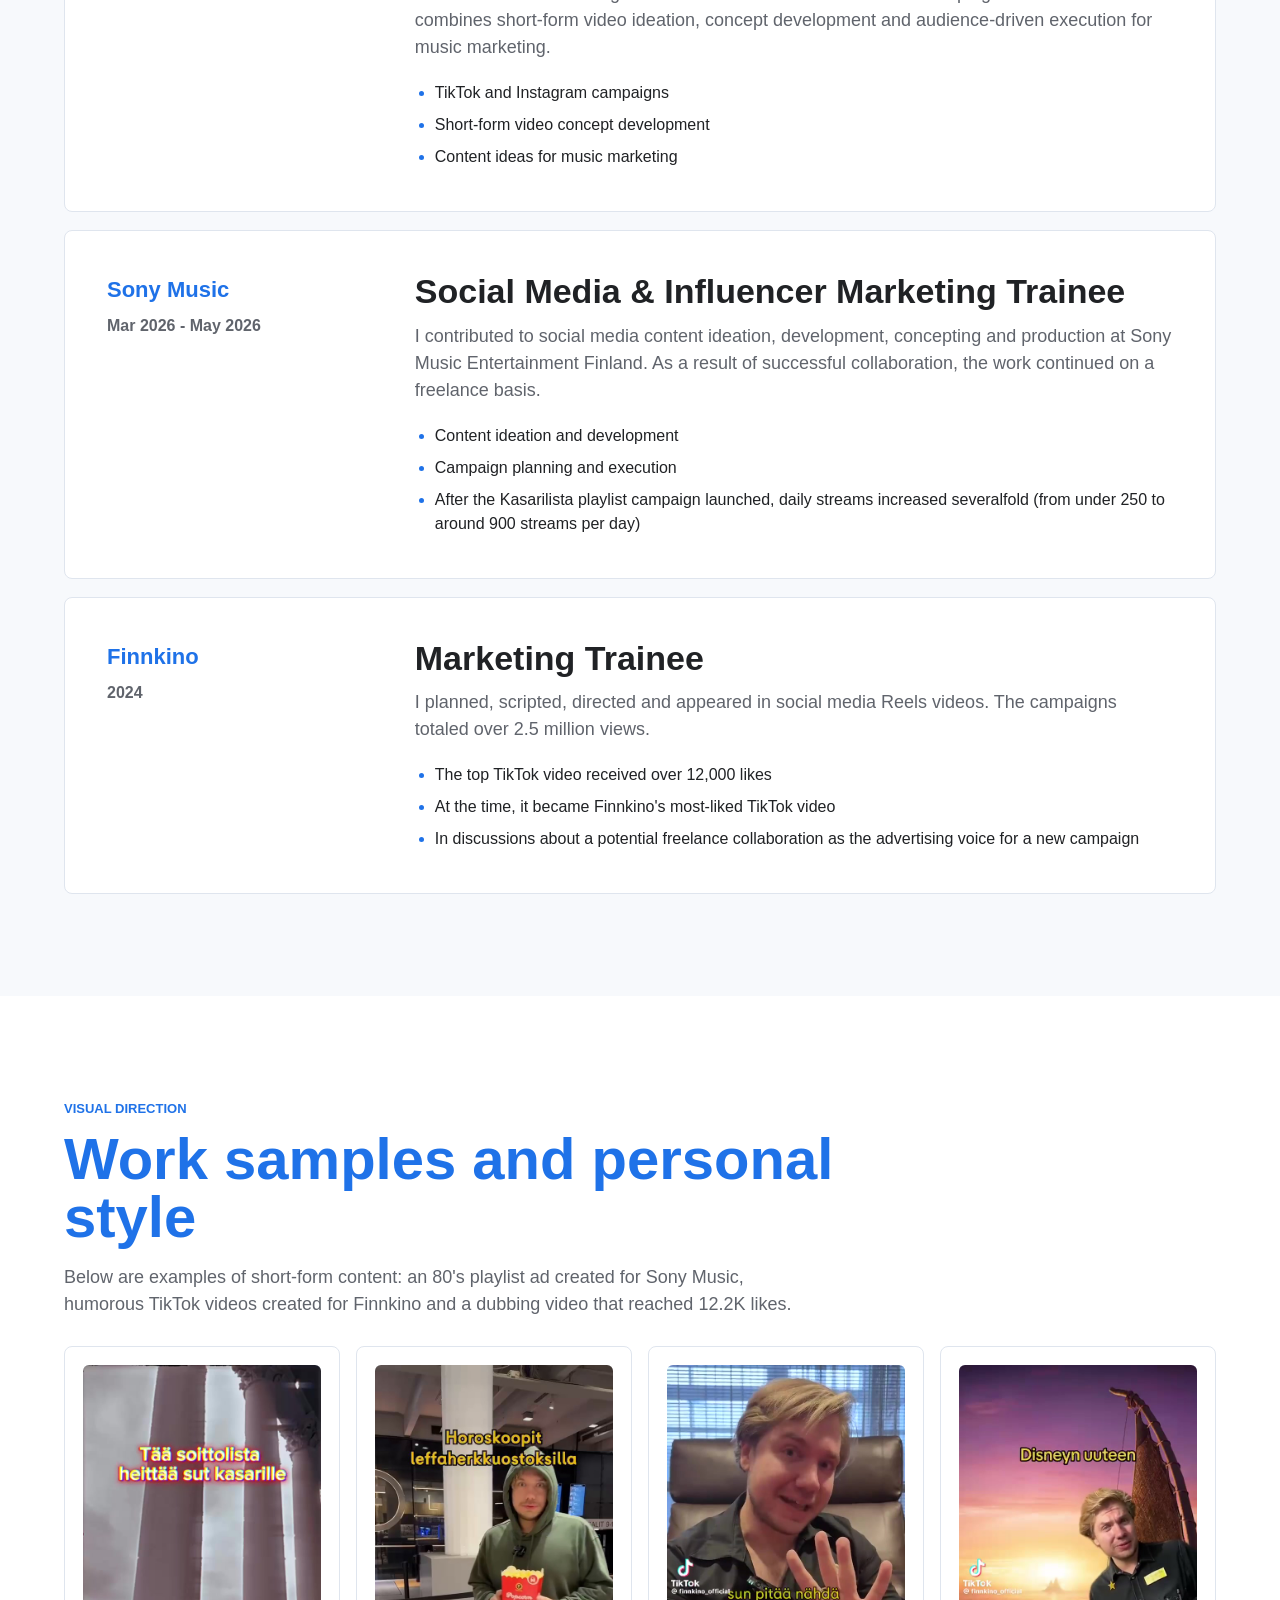
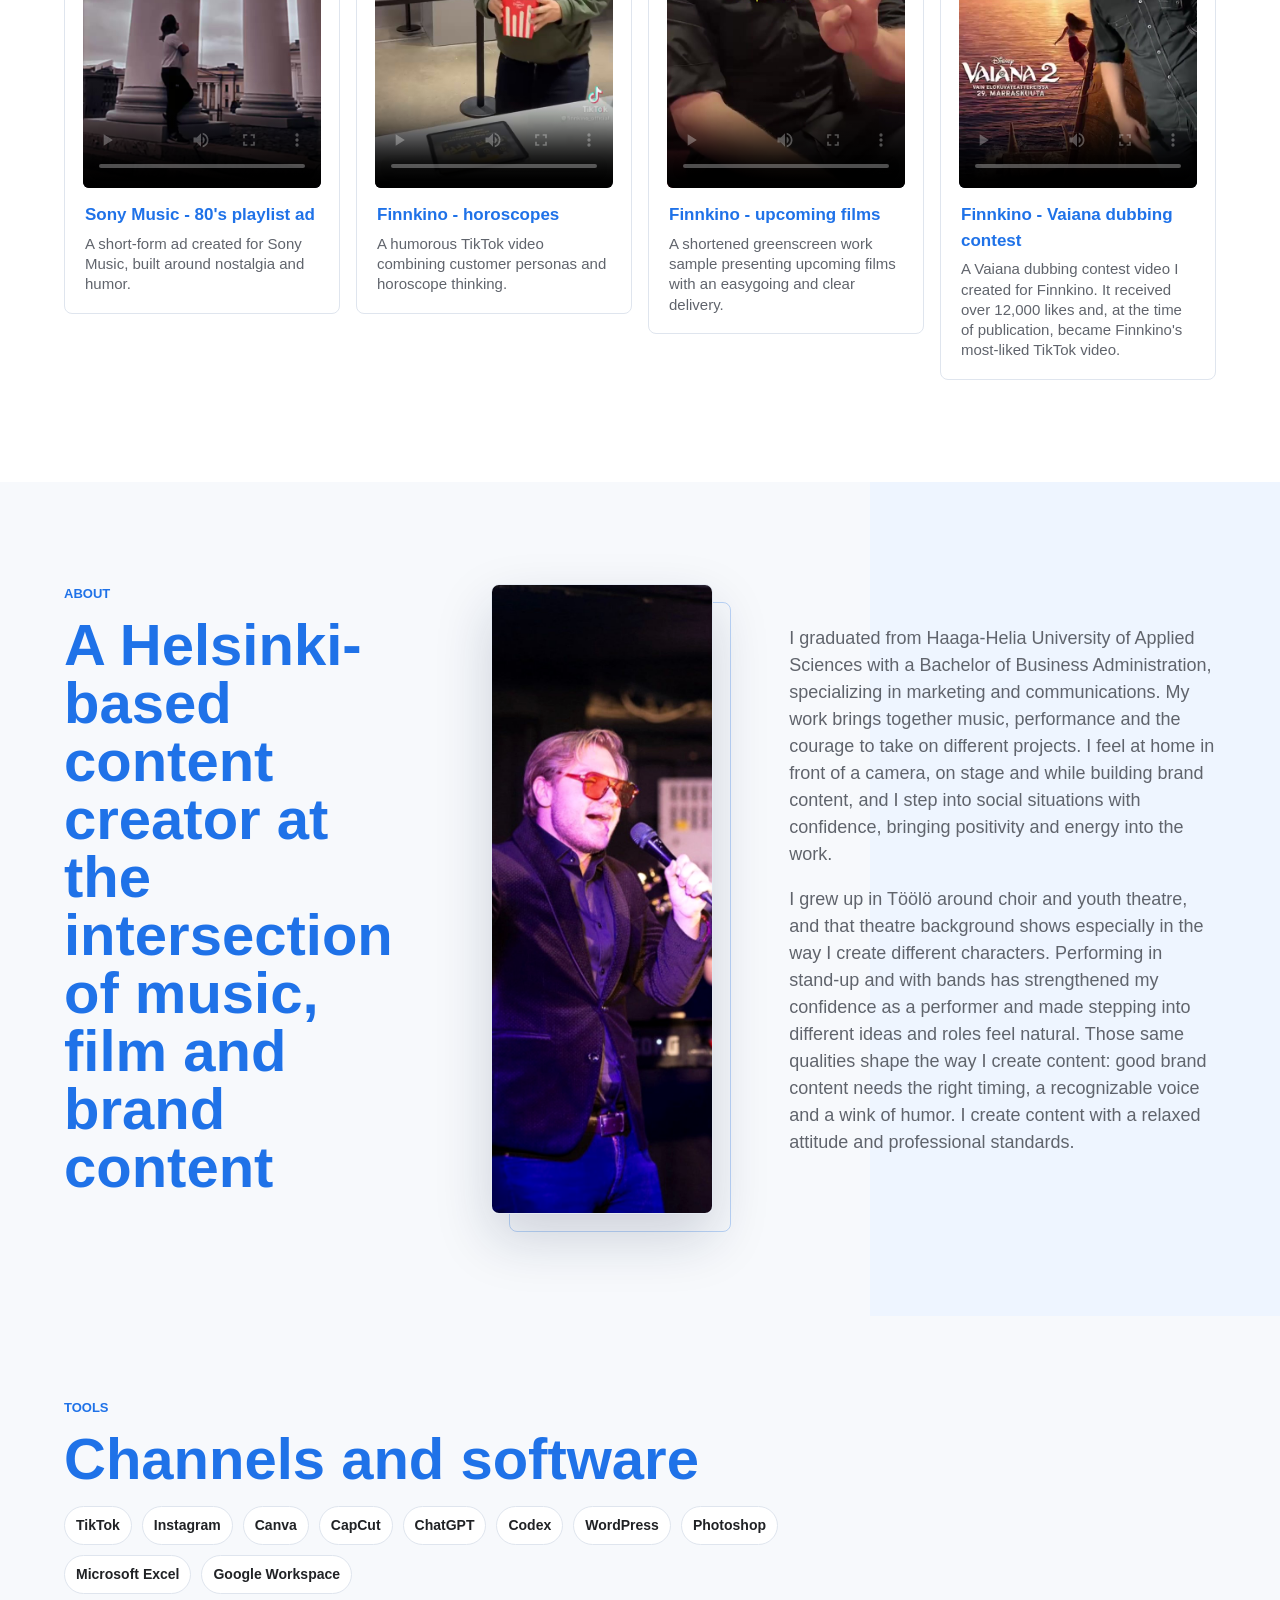
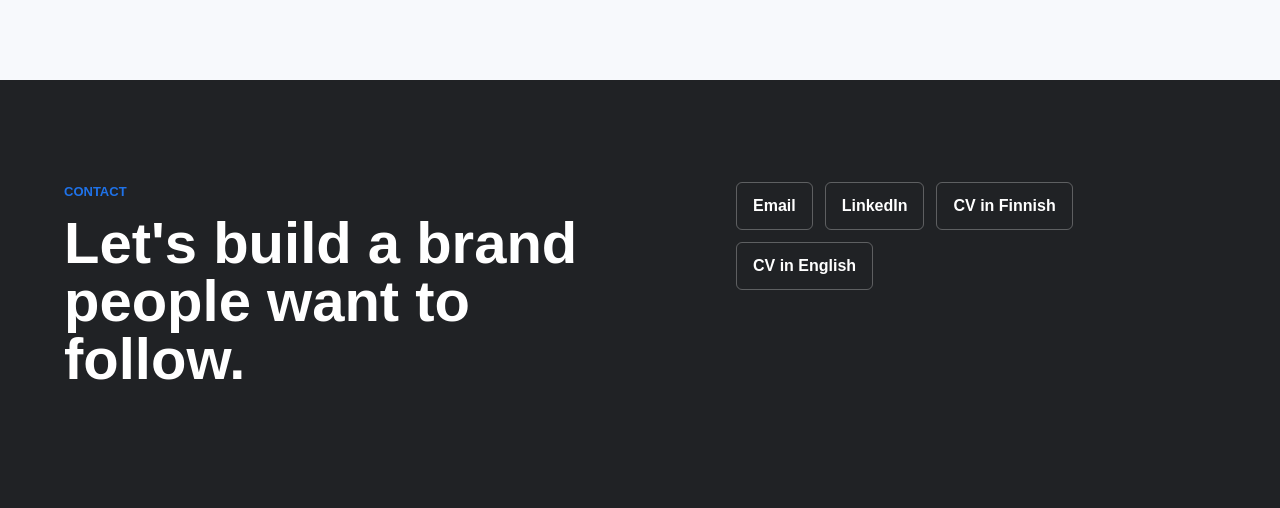
==== commit 28f25746: "Add AI tools to skills" ====
--- a/en/index.html
+++ b/en/index.html
@@ -220,6 +220,8 @@
           <span>Instagram</span>
           <span>Canva</span>
           <span>CapCut</span>
+          <span>ChatGPT</span>
+          <span>Codex</span>
           <span>WordPress</span>
           <span>Photoshop</span>
           <span>Microsoft Excel</span>
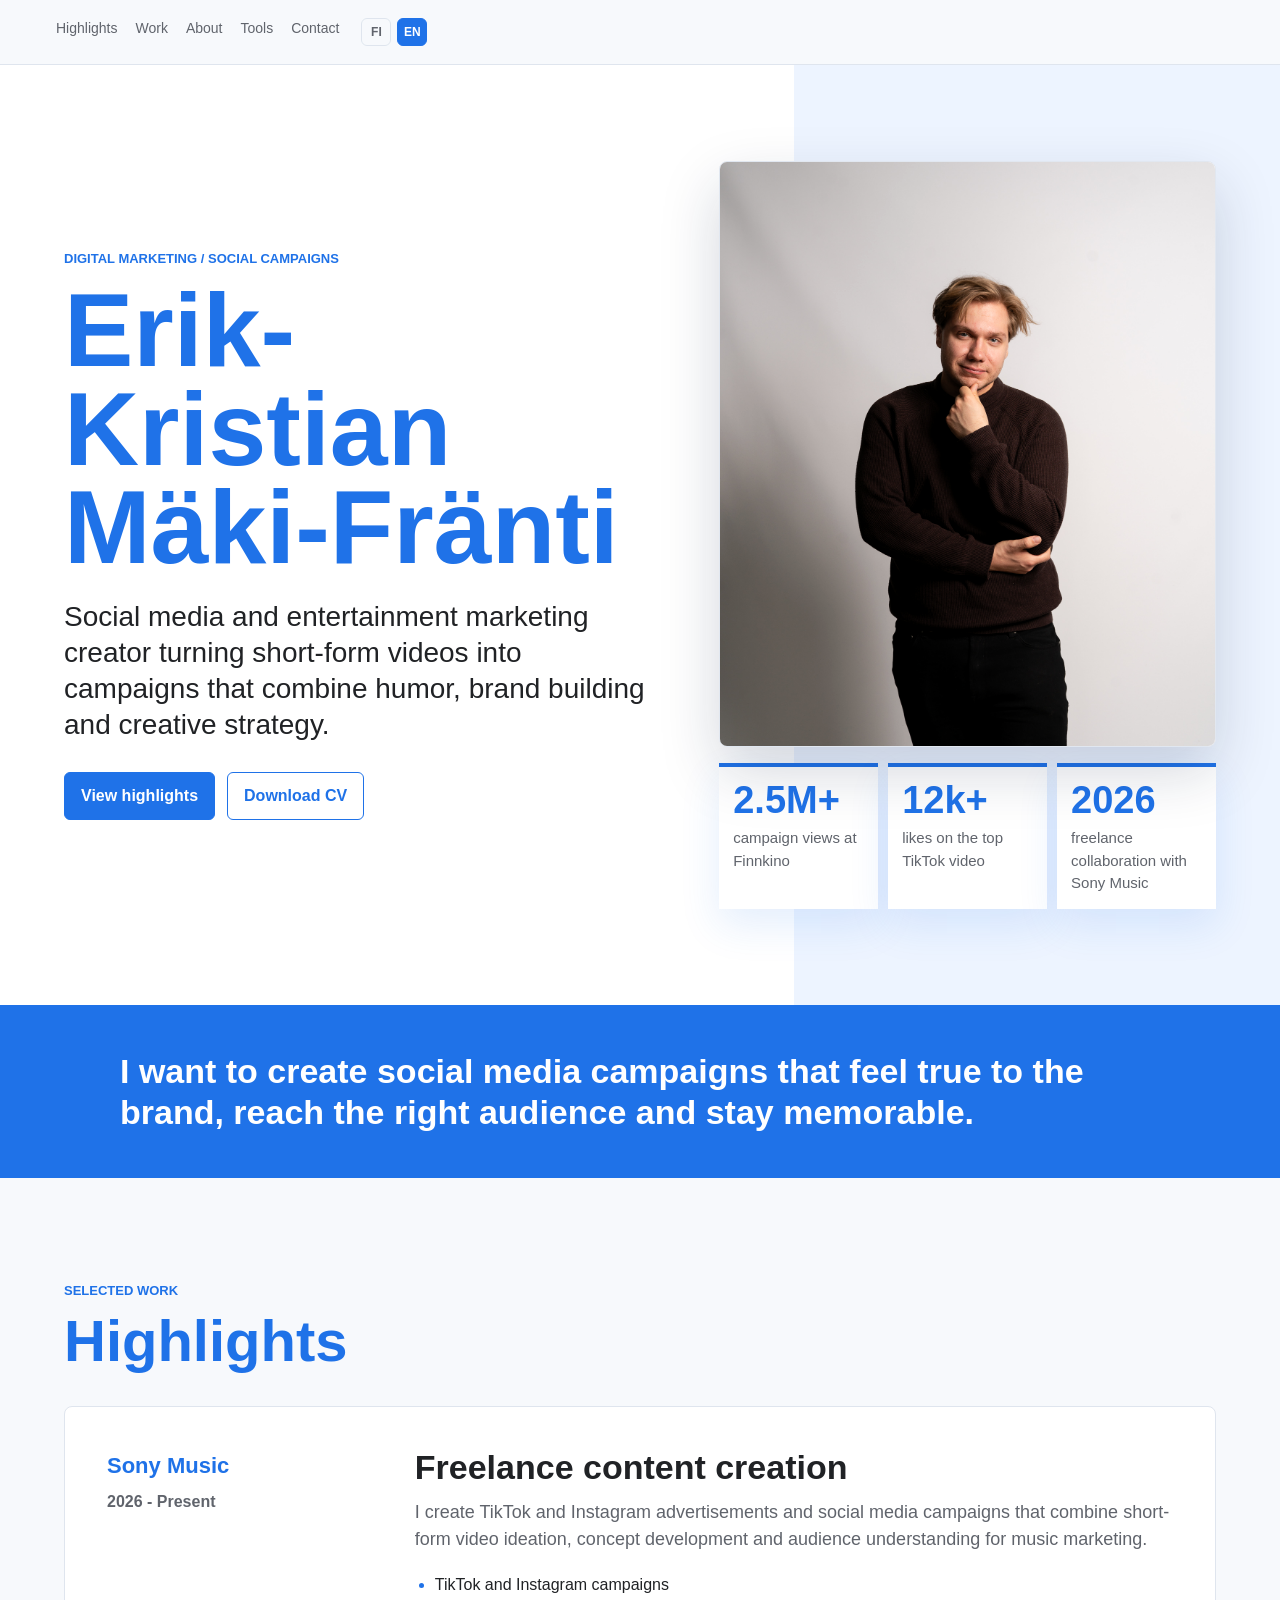
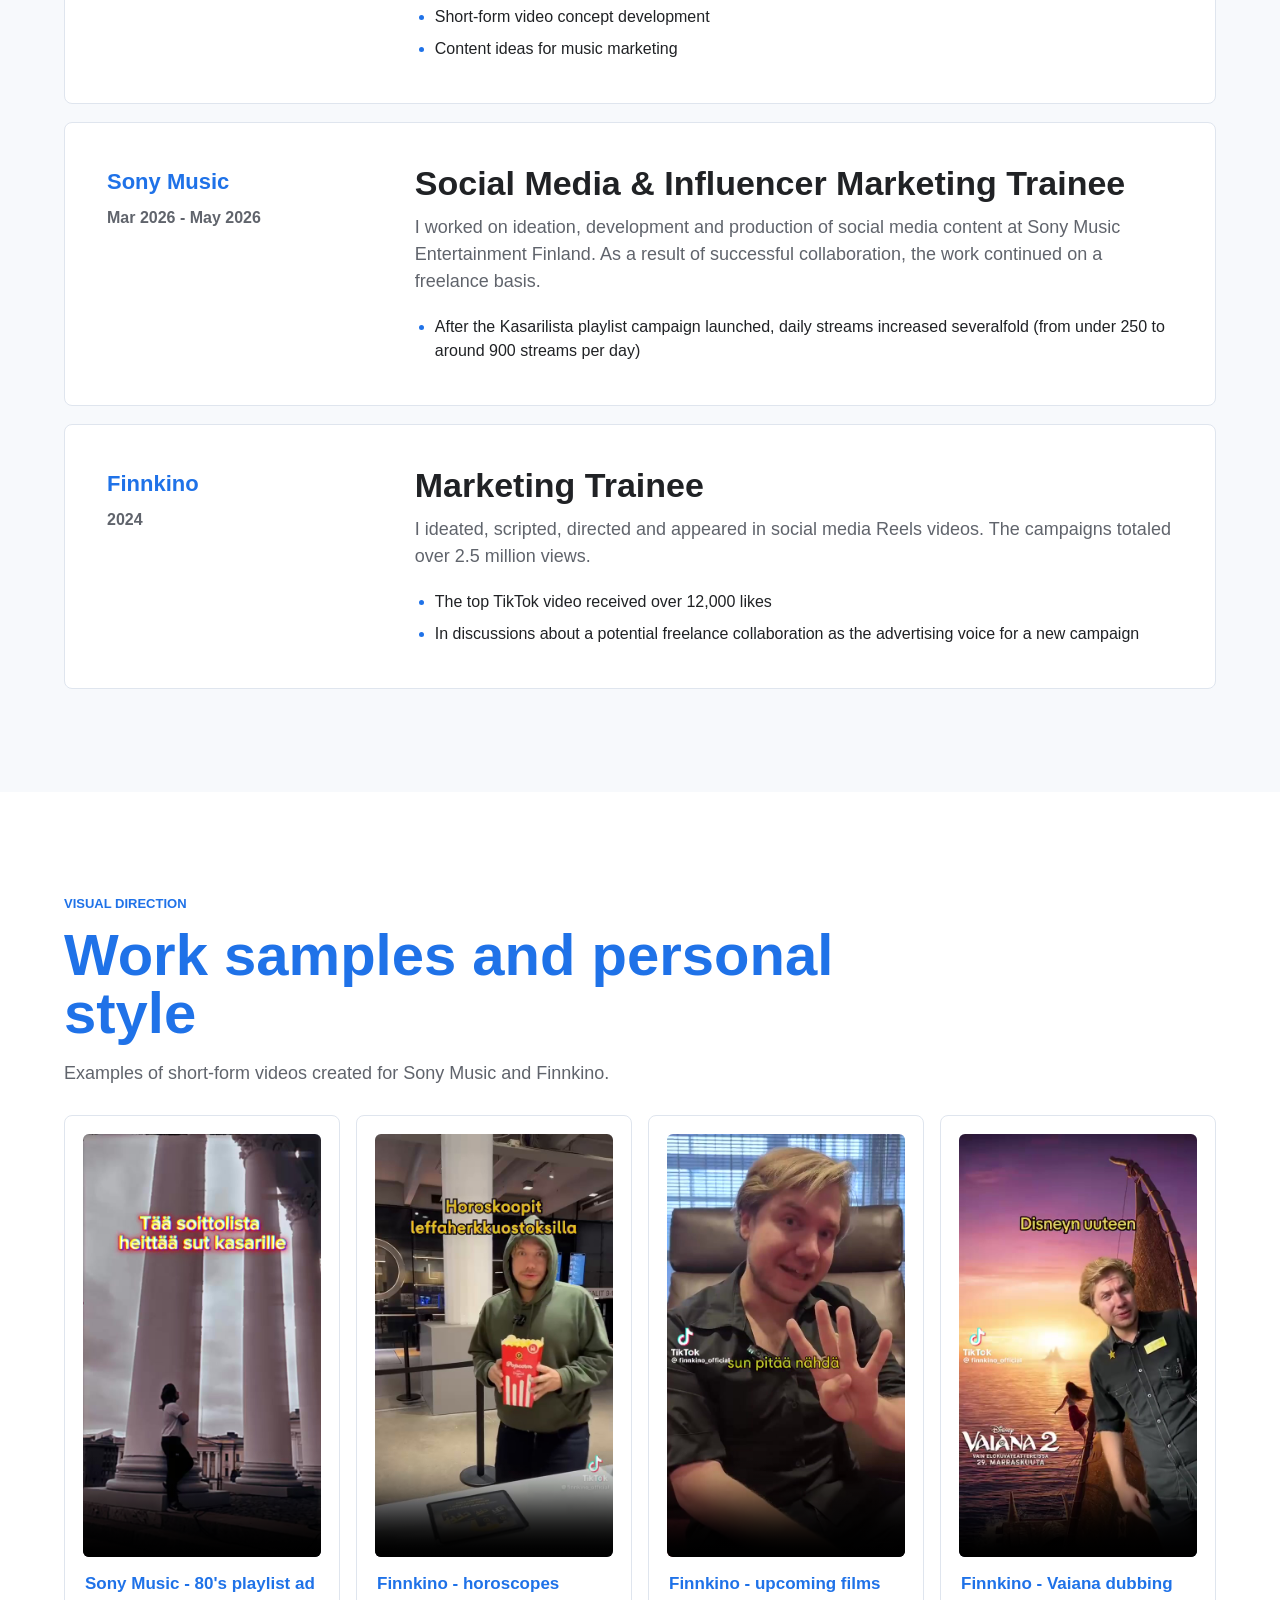
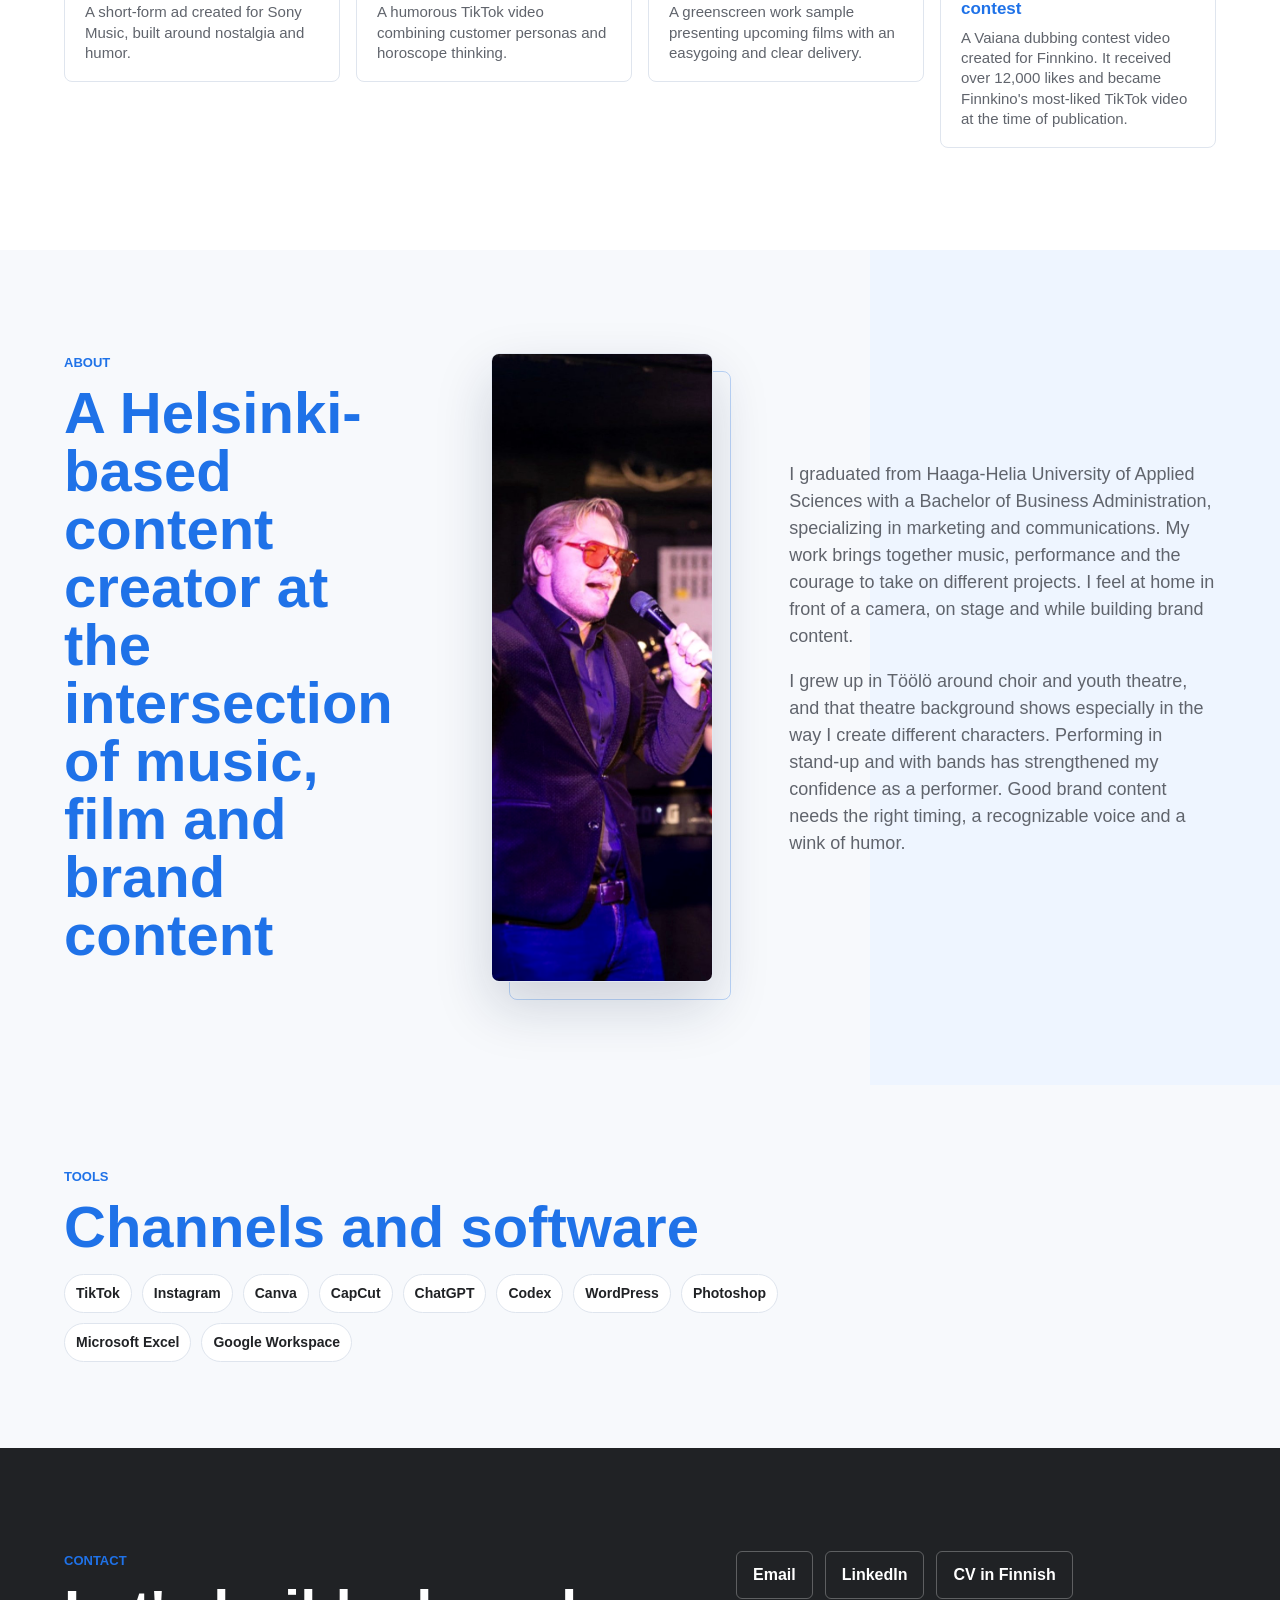
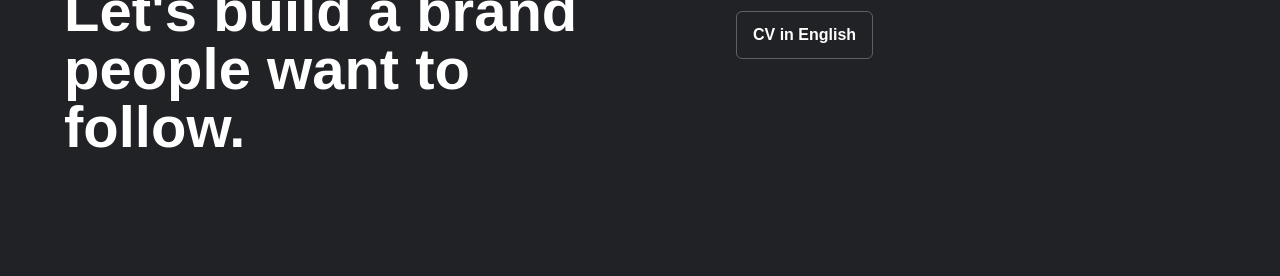
==== commit fa52bcc1: "Tighten portfolio copy" ====
--- a/en/index.html
+++ b/en/index.html
@@ -5,7 +5,7 @@
     <meta name="viewport" content="width=device-width, initial-scale=1">
     <meta name="description" content="Erik-Kristian Mäki-Fränti - social media and digital marketing portfolio">
     <title>Erik-Kristian Mäki-Fränti | Portfolio</title>
-    <link rel="stylesheet" href="../styles.css?v=name-lines">
+    <link rel="stylesheet" href="../styles.css?v=short-copy">
     <link rel="alternate" hreflang="fi" href="https://ergie94.github.io/portfolio/">
     <link rel="alternate" hreflang="en" href="https://ergie94.github.io/portfolio/en/">
   </head>
@@ -59,9 +59,8 @@
 
       <section class="intro-band" aria-label="Goal">
         <p>
-          I want to create social media campaigns that feel true to the brand, reach the right
-          audience and stay memorable. My strengths are ideation, performance and producing
-          short-form video with a relaxed but goal-oriented approach.
+          I want to create social media campaigns that feel true to the brand, reach the
+          right audience and stay memorable.
         </p>
       </section>
 
@@ -80,9 +79,9 @@
             <div class="case-body">
               <h3>Freelance content creation</h3>
               <p>
-                I create TikTok and Instagram advertisements and social media campaigns. The work
-                combines short-form video ideation, concept development and
-                audience-driven execution for music marketing.
+                I create TikTok and Instagram advertisements and social media campaigns that combine
+                short-form video ideation, concept development and audience understanding for music
+                marketing.
               </p>
               <ul>
                 <li>TikTok and Instagram campaigns</li>
@@ -100,13 +99,11 @@
             <div class="case-body">
               <h3>Social Media & Influencer Marketing Trainee</h3>
               <p>
-                I contributed to social media content ideation, development, concepting and
-                production at Sony Music Entertainment Finland. As a result of successful
-                collaboration, the work continued on a freelance basis.
+                I worked on ideation, development and production of social media content at Sony Music
+                Entertainment Finland. As a result of successful collaboration, the work continued
+                on a freelance basis.
               </p>
               <ul>
-                <li>Content ideation and development</li>
-                <li>Campaign planning and execution</li>
                 <li>After the Kasarilista playlist campaign launched, daily streams increased severalfold (from under 250 to around 900 streams per day)</li>
               </ul>
             </div>
@@ -120,12 +117,11 @@
             <div class="case-body">
               <h3>Marketing Trainee</h3>
               <p>
-                I planned, scripted, directed and appeared in social media Reels videos. The
-                campaigns totaled over 2.5 million views.
+                I ideated, scripted, directed and appeared in social media Reels videos. The campaigns
+                totaled over 2.5 million views.
               </p>
               <ul>
                 <li>The top TikTok video received over 12,000 likes</li>
-                <li>At the time, it became Finnkino's most-liked TikTok video</li>
                 <li>In discussions about a potential freelance collaboration as the advertising voice for a new campaign</li>
               </ul>
             </div>
@@ -139,8 +135,7 @@
           <h2>Work samples and personal style</h2>
         </div>
         <p class="section-copy">
-          Below are examples of short-form content: an 80's playlist ad created for Sony Music,
-          humorous TikTok videos created for Finnkino and a dubbing video that reached 12.2K likes.
+          Examples of short-form videos created for Sony Music and Finnkino.
         </p>
         <div class="work-grid featured-work-grid">
           <figure class="work-video">
@@ -167,7 +162,7 @@
             </video>
             <figcaption>
               <strong>Finnkino - upcoming films</strong>
-              <span>A shortened greenscreen work sample presenting upcoming films with an easygoing and clear delivery.</span>
+              <span>A greenscreen work sample presenting upcoming films with an easygoing and clear delivery.</span>
             </figcaption>
           </figure>
           <figure class="work-video">
@@ -176,7 +171,7 @@
             </video>
             <figcaption>
               <strong>Finnkino - Vaiana dubbing contest</strong>
-              <span>A Vaiana dubbing contest video I created for Finnkino. It received over 12,000 likes and, at the time of publication, became Finnkino's most-liked TikTok video.</span>
+              <span>A Vaiana dubbing contest video created for Finnkino. It received over 12,000 likes and became Finnkino's most-liked TikTok video at the time of publication.</span>
             </figcaption>
           </figure>
         </div>
@@ -194,18 +189,14 @@
           <p>
             I graduated from Haaga-Helia University of Applied Sciences with a Bachelor of Business
             Administration, specializing in marketing and communications. My work brings together
-            music, performance and the courage to take on different projects. I feel at home
-            in front of a camera, on stage and while building brand content, and I step into social
-            situations with confidence, bringing positivity and energy into the work.
+            music, performance and the courage to take on different projects. I feel at home in
+            front of a camera, on stage and while building brand content.
           </p>
           <p>
             I grew up in Töölö around choir and youth theatre, and that theatre background
             shows especially in the way I create different characters. Performing in stand-up and with bands
-            has strengthened my confidence as a performer and made stepping into different ideas
-            and roles feel natural.
-            Those same qualities shape the way I create content: good brand content needs the right
-            timing, a recognizable voice and a wink of humor. I create content with a relaxed
-            attitude and professional standards.
+            has strengthened my confidence as a performer. Good brand content needs the right
+            timing, a recognizable voice and a wink of humor.
           </p>
         </div>
       </section>
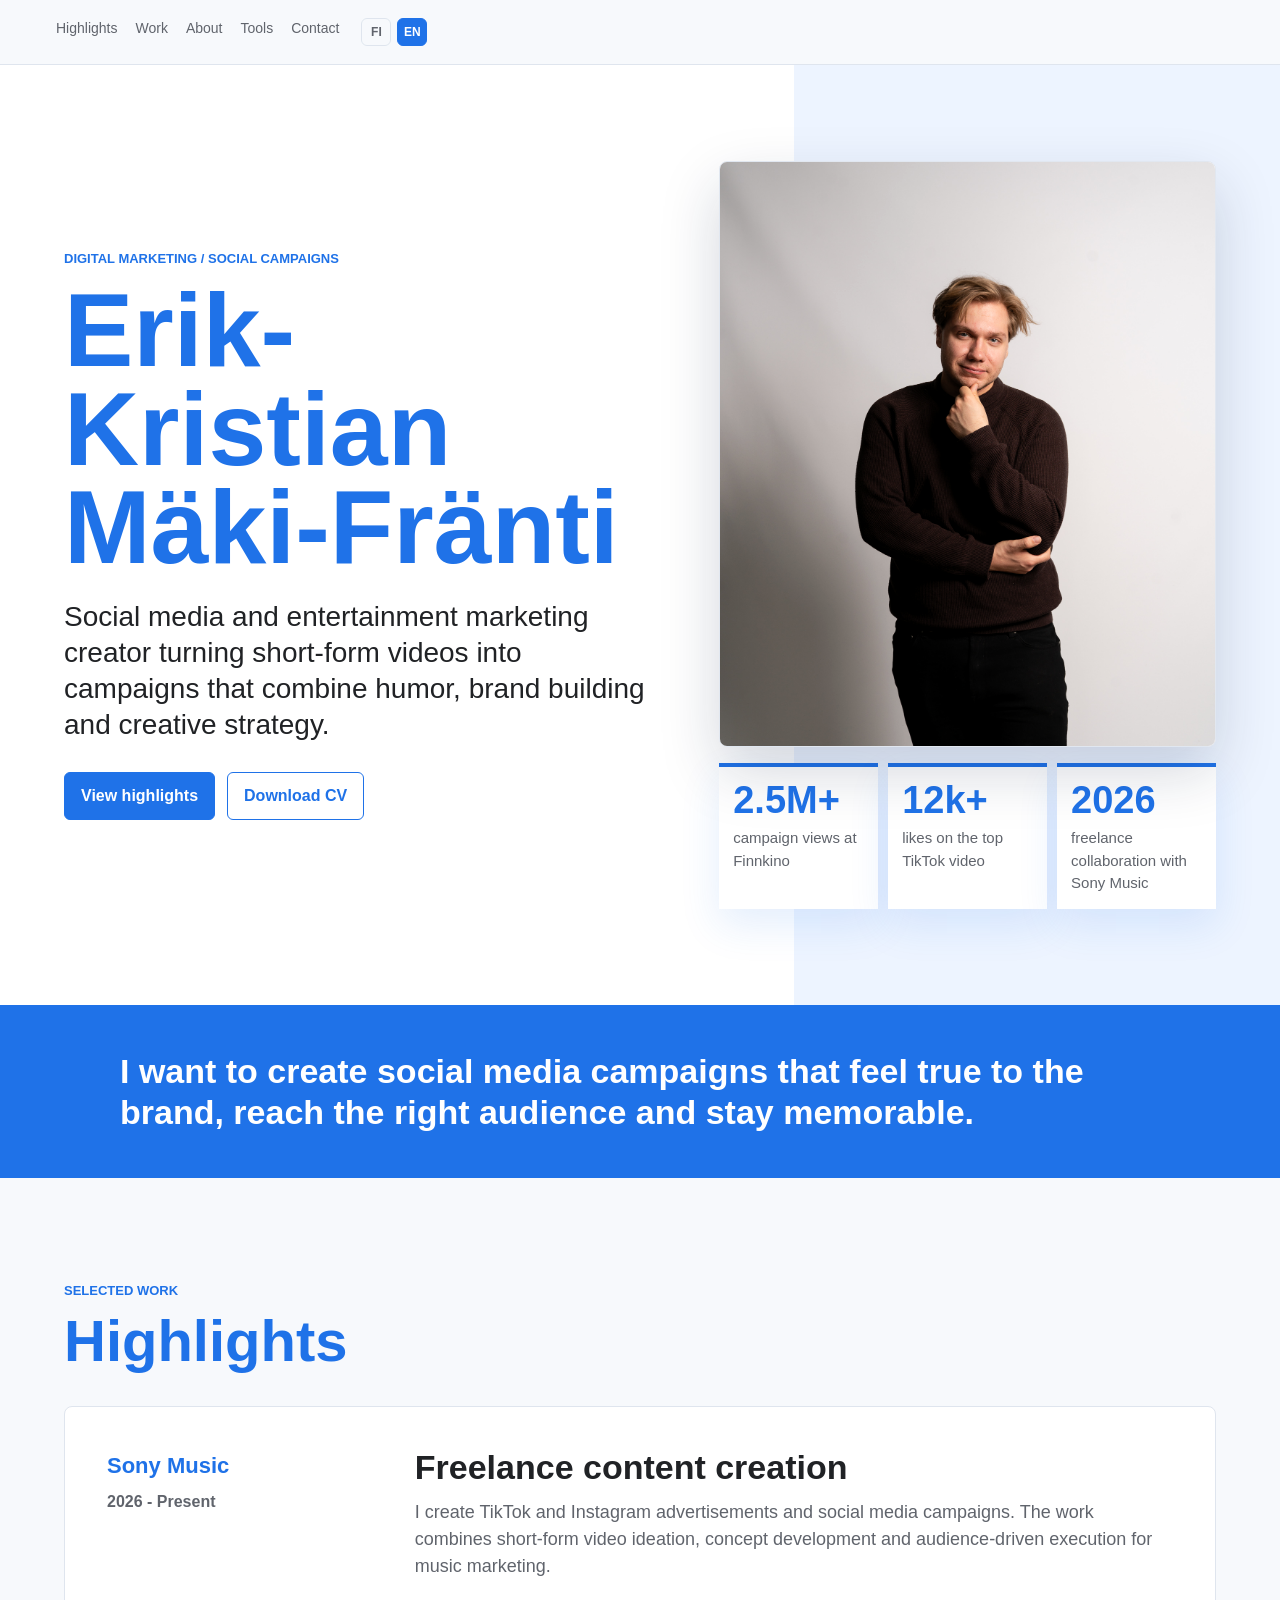
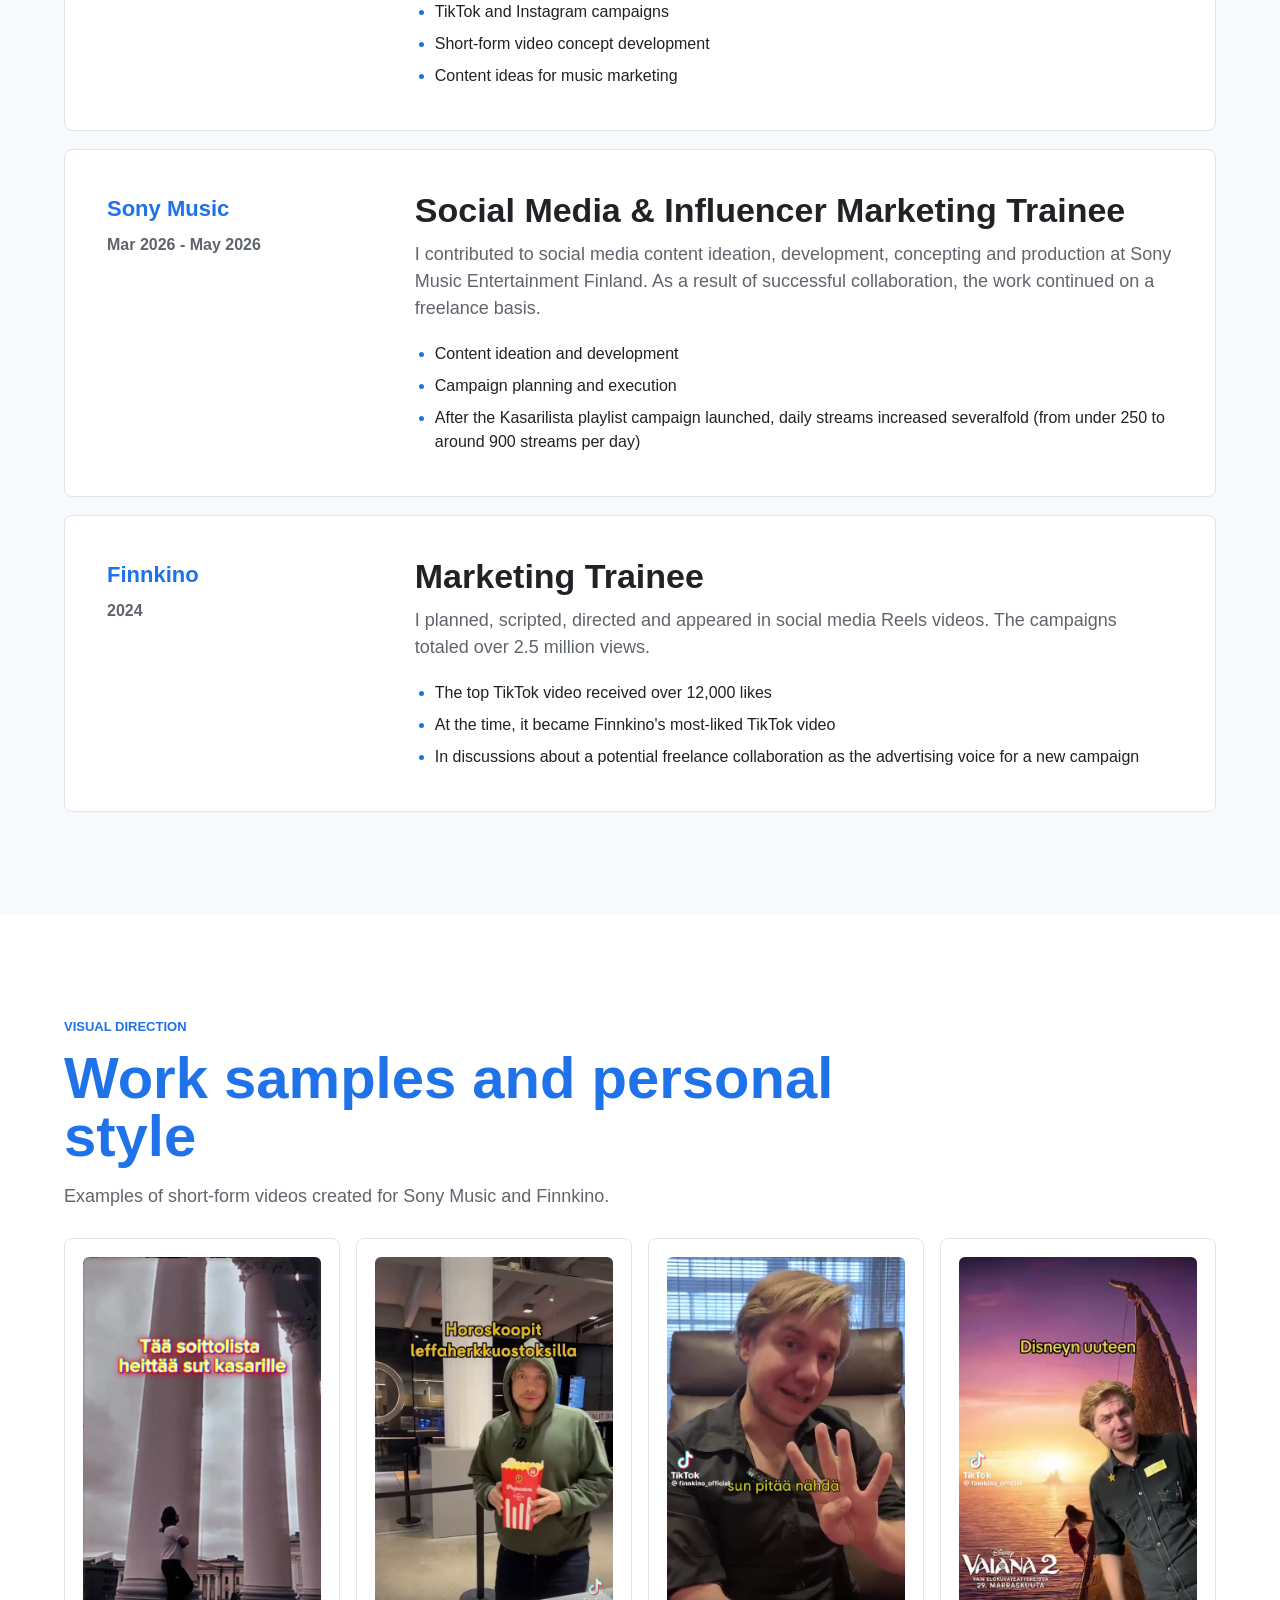
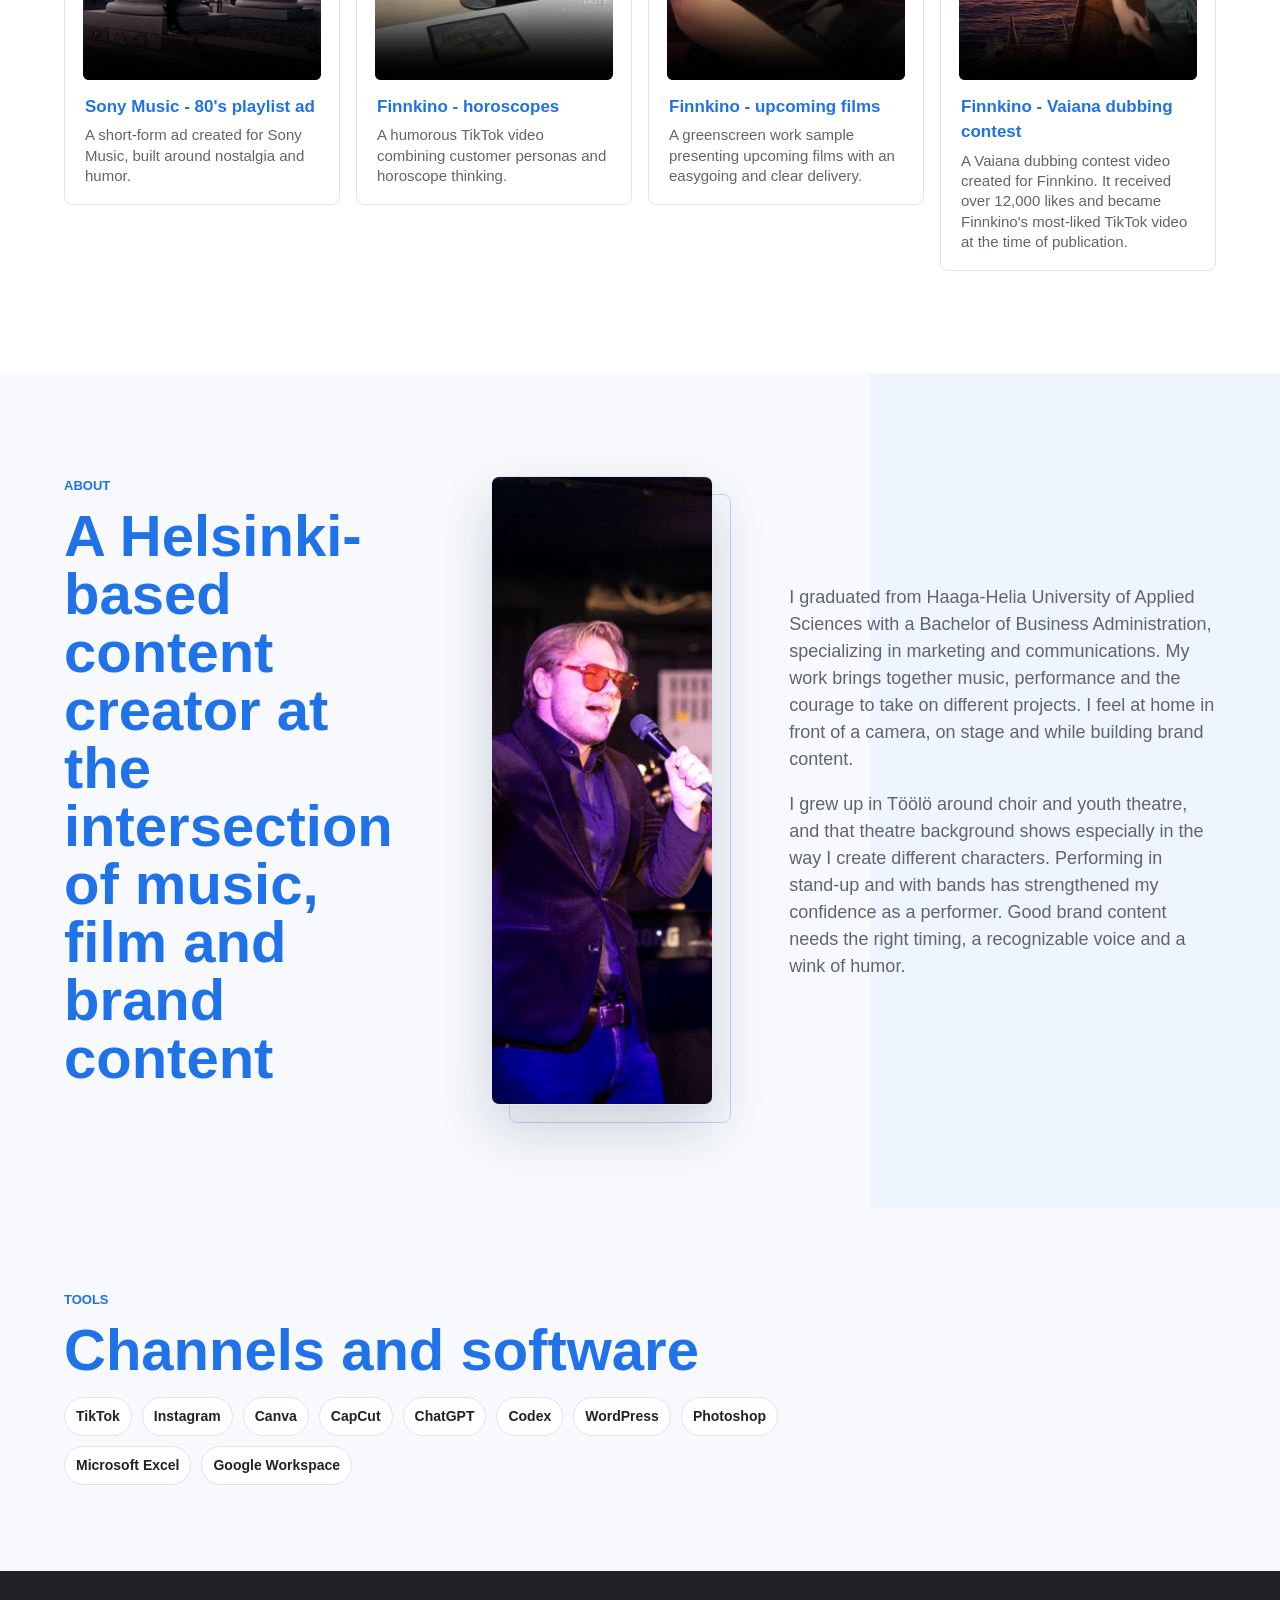
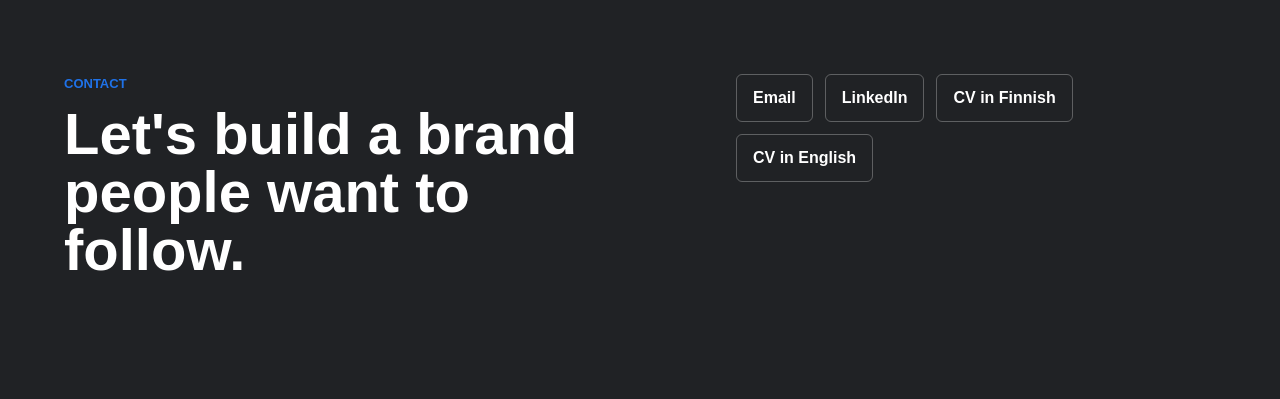
==== commit 4f50f858: "Restore highlight copy" ====
--- a/en/index.html
+++ b/en/index.html
@@ -79,9 +79,9 @@
             <div class="case-body">
               <h3>Freelance content creation</h3>
               <p>
-                I create TikTok and Instagram advertisements and social media campaigns that combine
-                short-form video ideation, concept development and audience understanding for music
-                marketing.
+                I create TikTok and Instagram advertisements and social media campaigns. The work
+                combines short-form video ideation, concept development and
+                audience-driven execution for music marketing.
               </p>
               <ul>
                 <li>TikTok and Instagram campaigns</li>
@@ -99,11 +99,13 @@
             <div class="case-body">
               <h3>Social Media & Influencer Marketing Trainee</h3>
               <p>
-                I worked on ideation, development and production of social media content at Sony Music
-                Entertainment Finland. As a result of successful collaboration, the work continued
-                on a freelance basis.
+                I contributed to social media content ideation, development, concepting and
+                production at Sony Music Entertainment Finland. As a result of successful
+                collaboration, the work continued on a freelance basis.
               </p>
               <ul>
+                <li>Content ideation and development</li>
+                <li>Campaign planning and execution</li>
                 <li>After the Kasarilista playlist campaign launched, daily streams increased severalfold (from under 250 to around 900 streams per day)</li>
               </ul>
             </div>
@@ -117,11 +119,12 @@
             <div class="case-body">
               <h3>Marketing Trainee</h3>
               <p>
-                I ideated, scripted, directed and appeared in social media Reels videos. The campaigns
-                totaled over 2.5 million views.
+                I planned, scripted, directed and appeared in social media Reels videos. The
+                campaigns totaled over 2.5 million views.
               </p>
               <ul>
                 <li>The top TikTok video received over 12,000 likes</li>
+                <li>At the time, it became Finnkino's most-liked TikTok video</li>
                 <li>In discussions about a potential freelance collaboration as the advertising voice for a new campaign</li>
               </ul>
             </div>
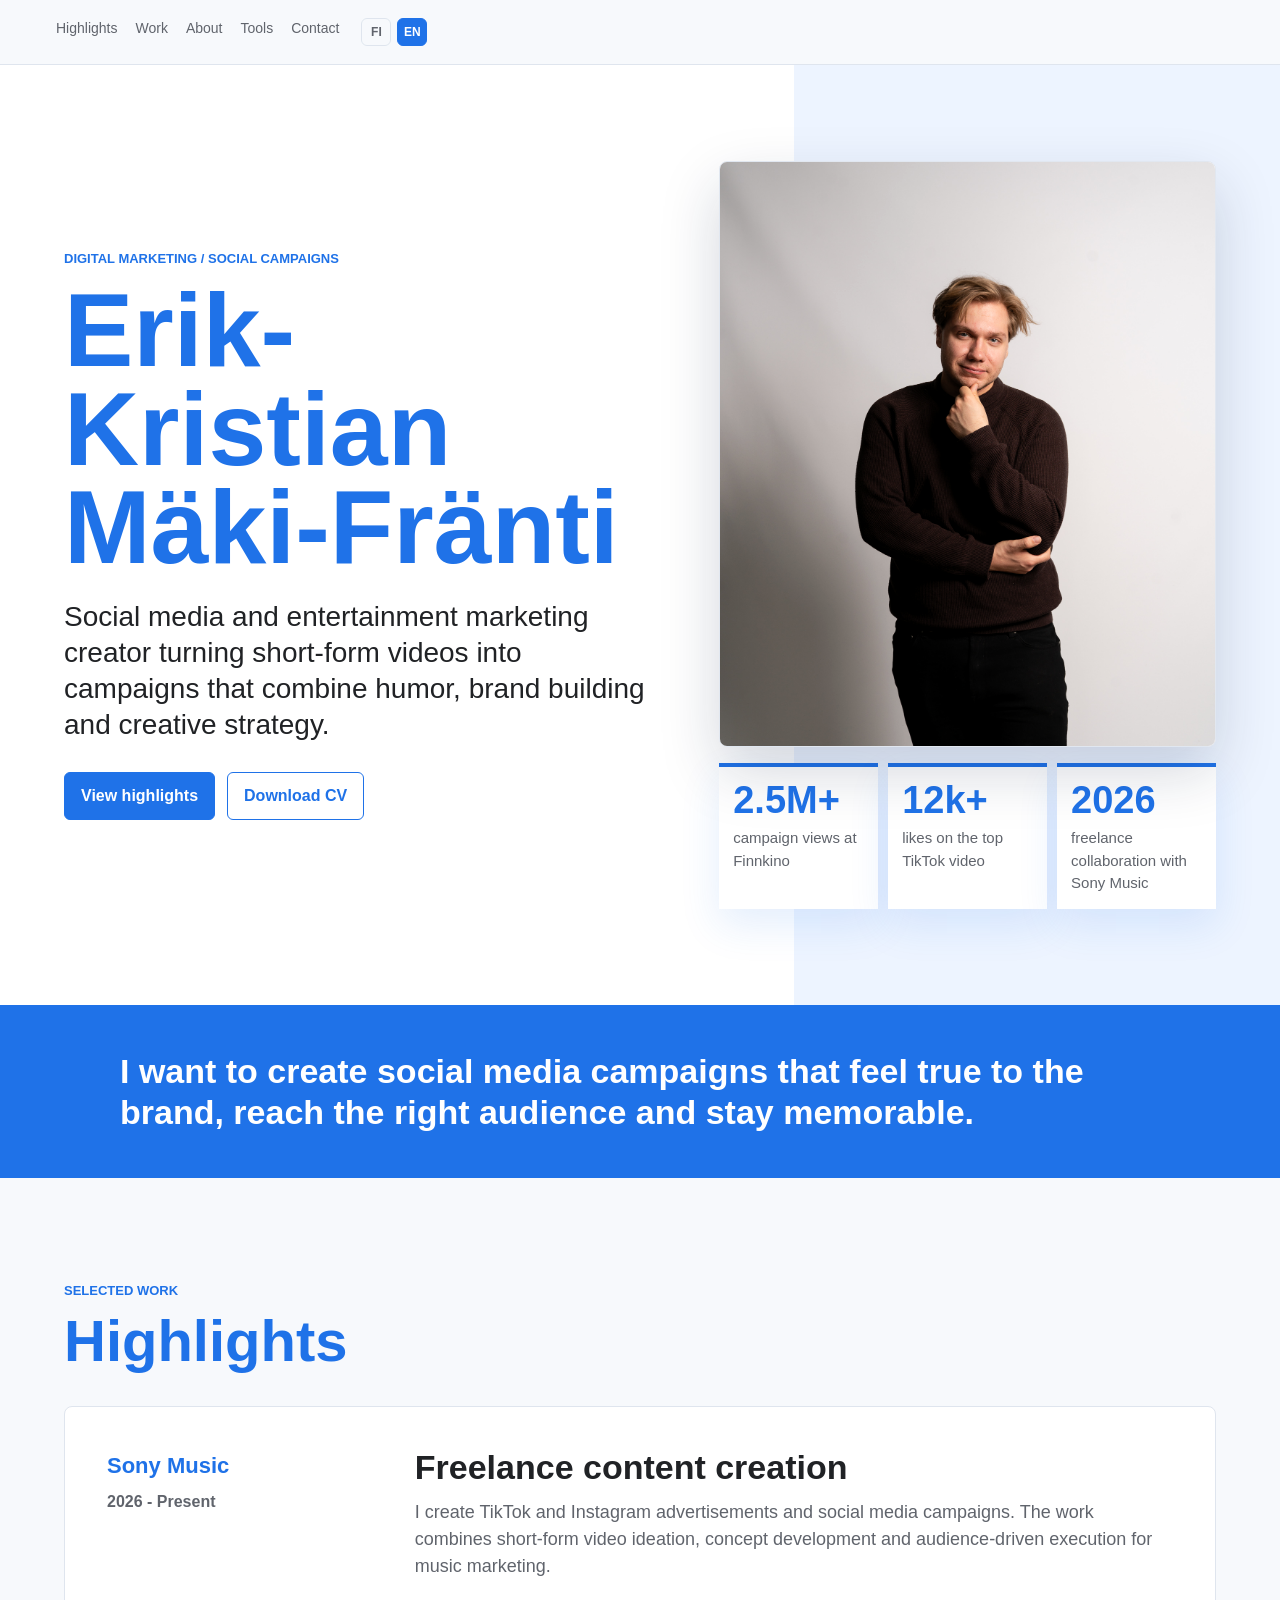
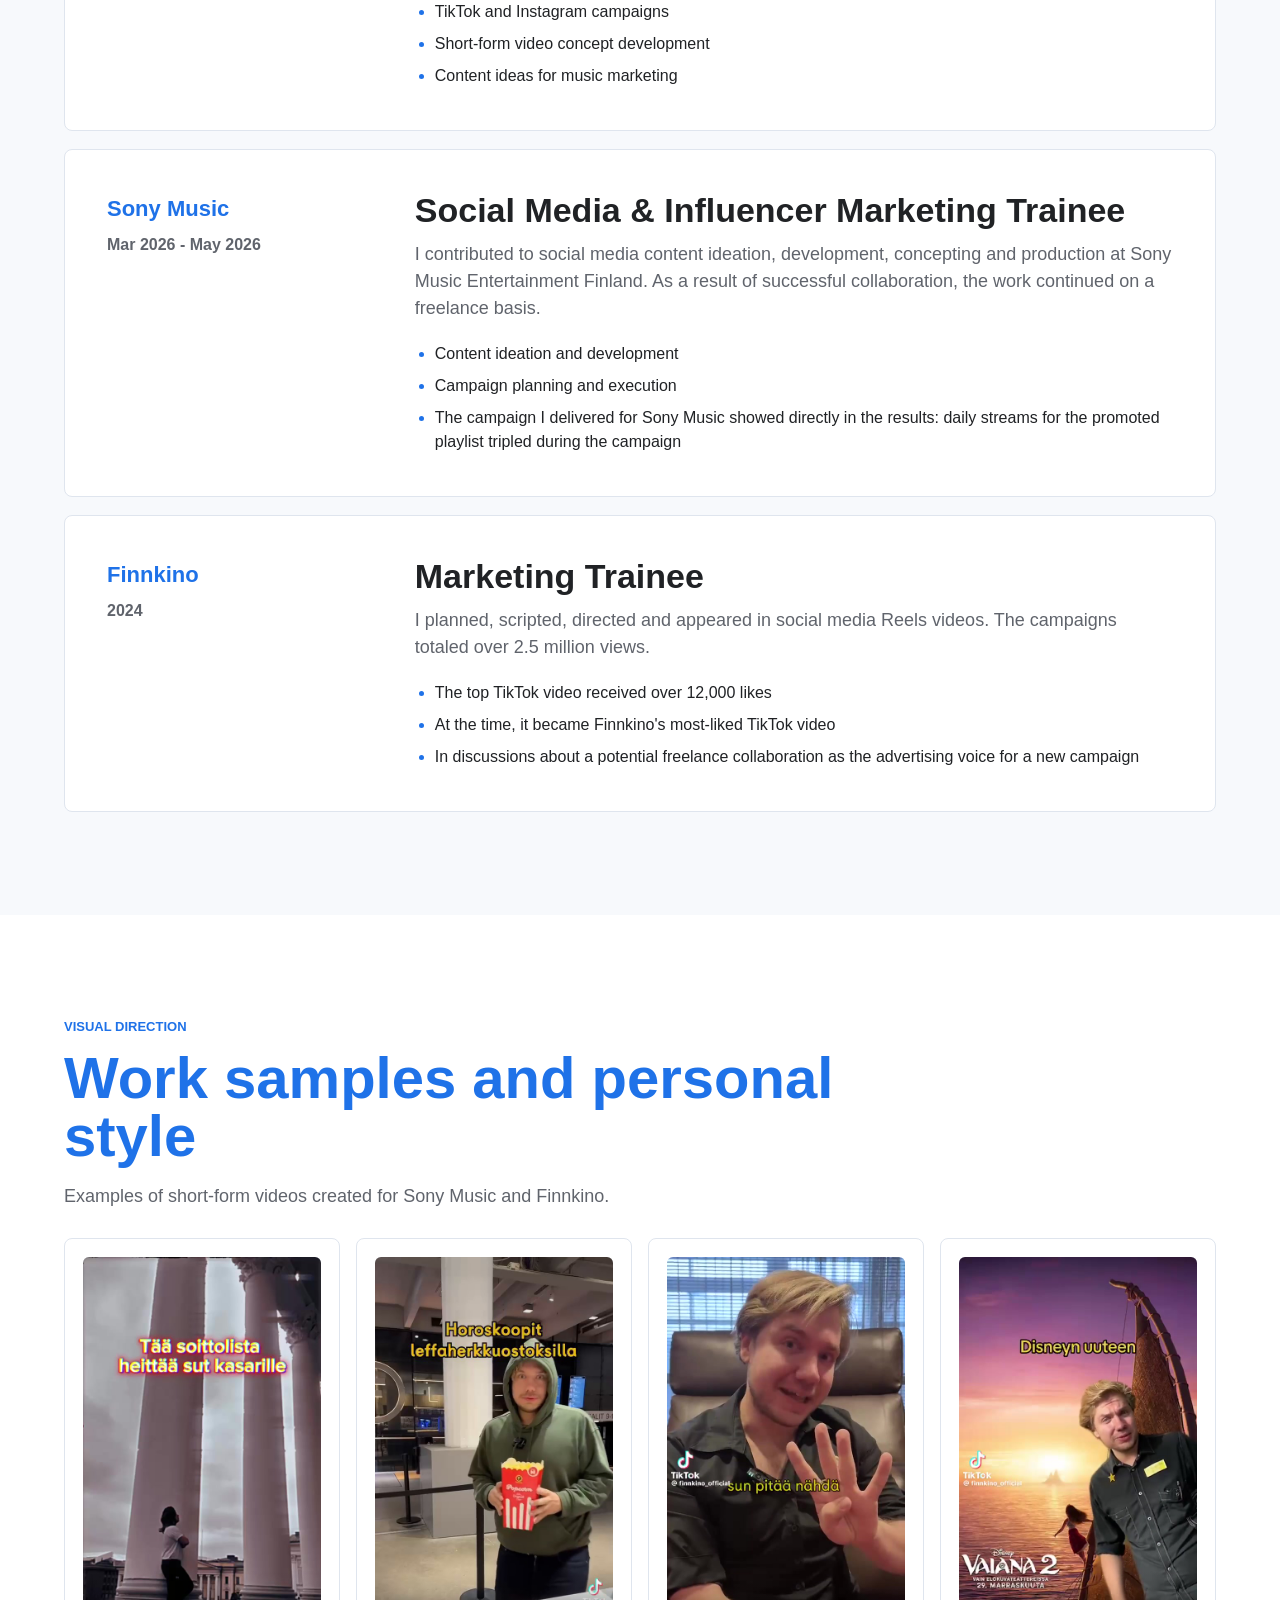
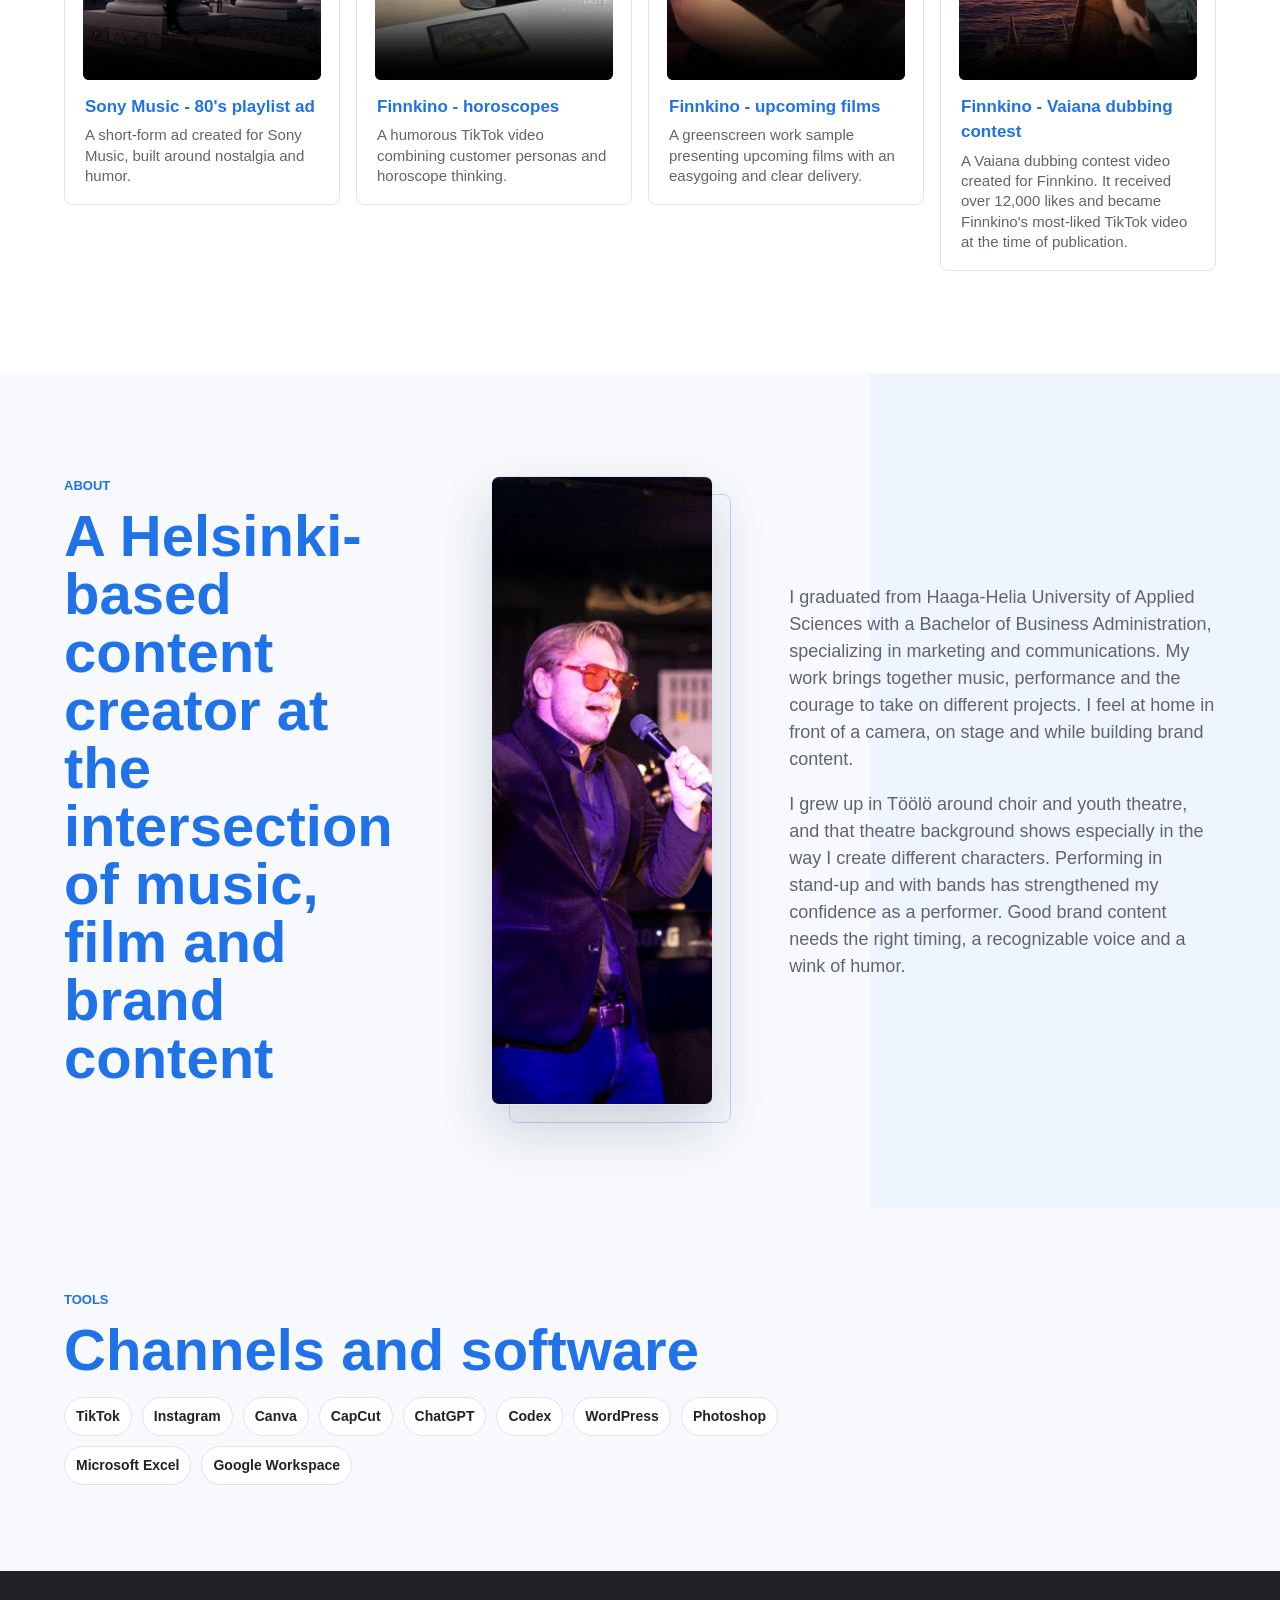
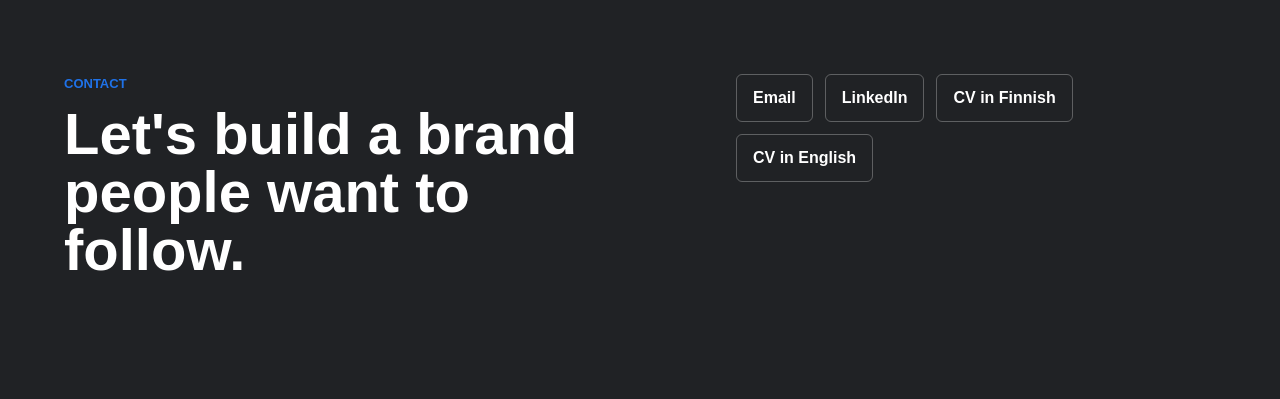
==== commit c446e0fd: "Sharpen Sony campaign result copy" ====
--- a/en/index.html
+++ b/en/index.html
@@ -106,7 +106,7 @@
               <ul>
                 <li>Content ideation and development</li>
                 <li>Campaign planning and execution</li>
-                <li>After the Kasarilista playlist campaign launched, daily streams increased severalfold (from under 250 to around 900 streams per day)</li>
+                <li>The campaign I delivered for Sony Music showed directly in the results: daily streams for the promoted playlist tripled during the campaign</li>
               </ul>
             </div>
           </article>
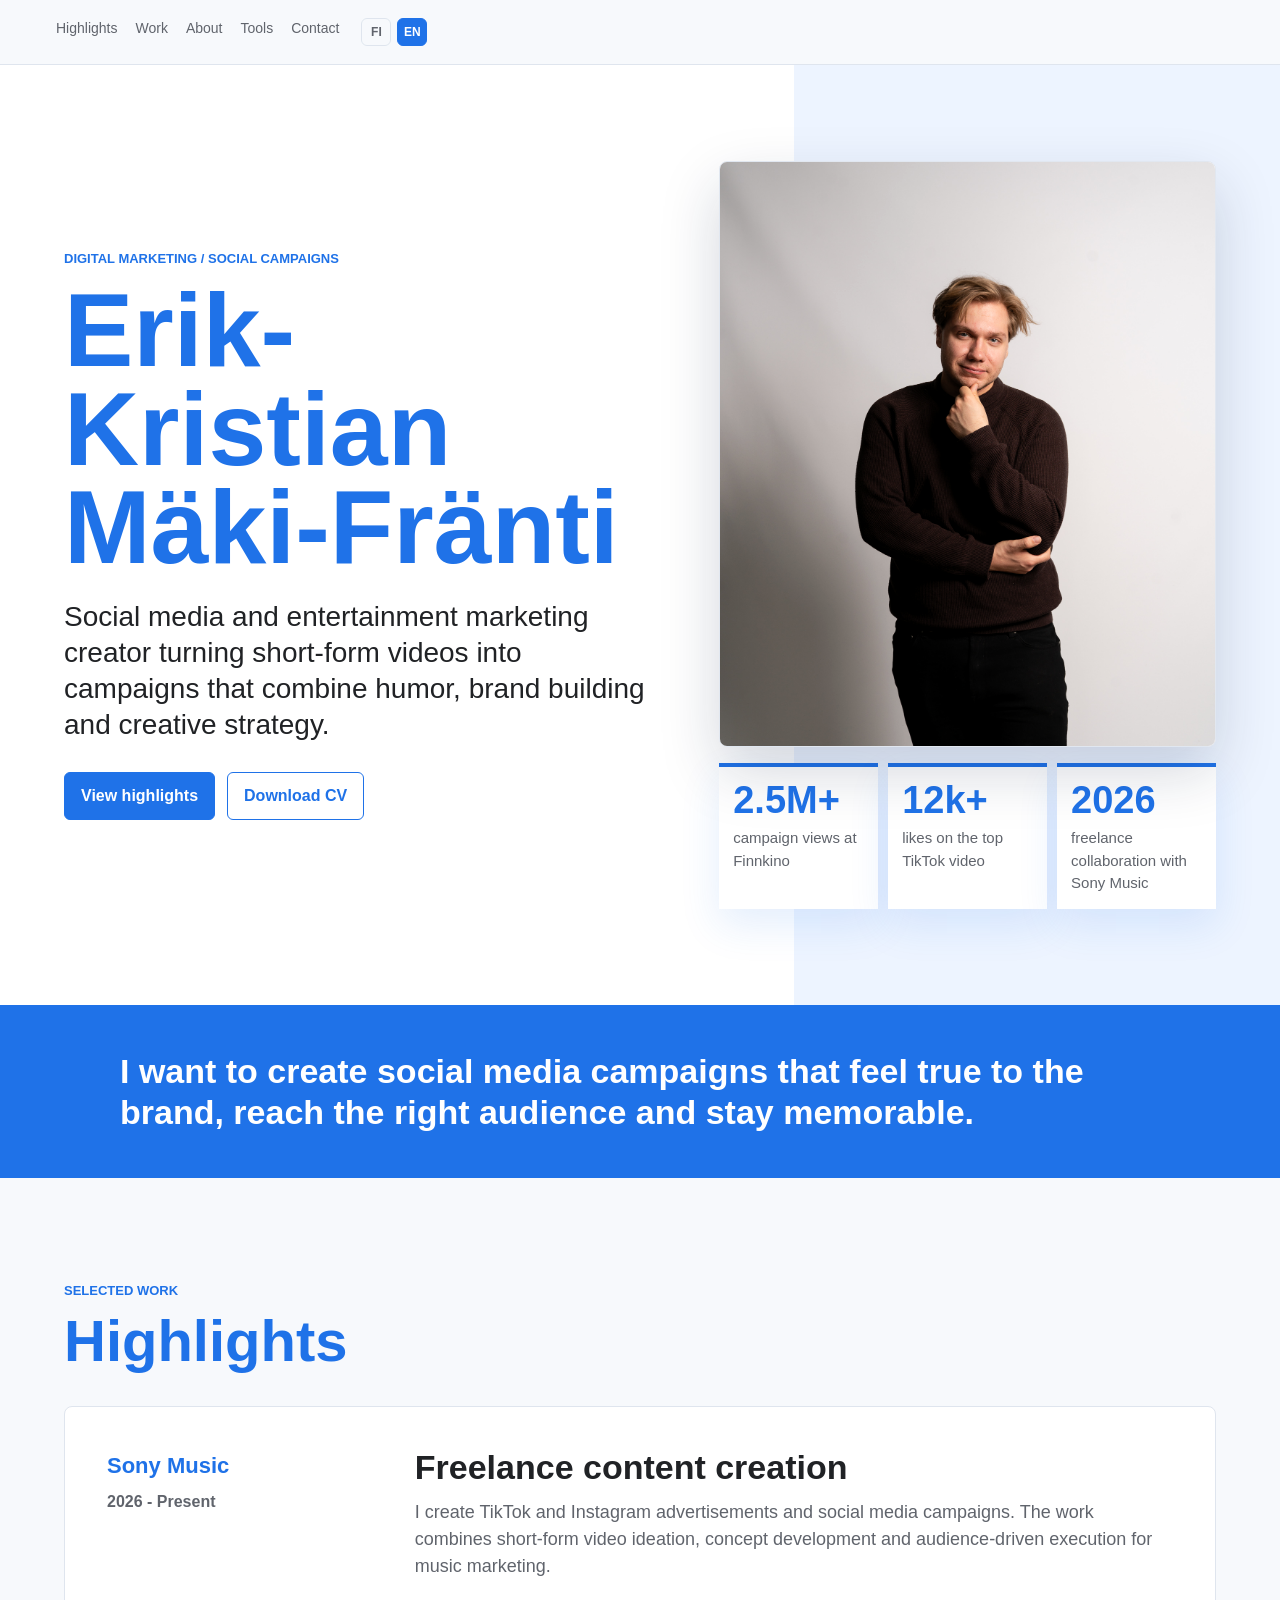
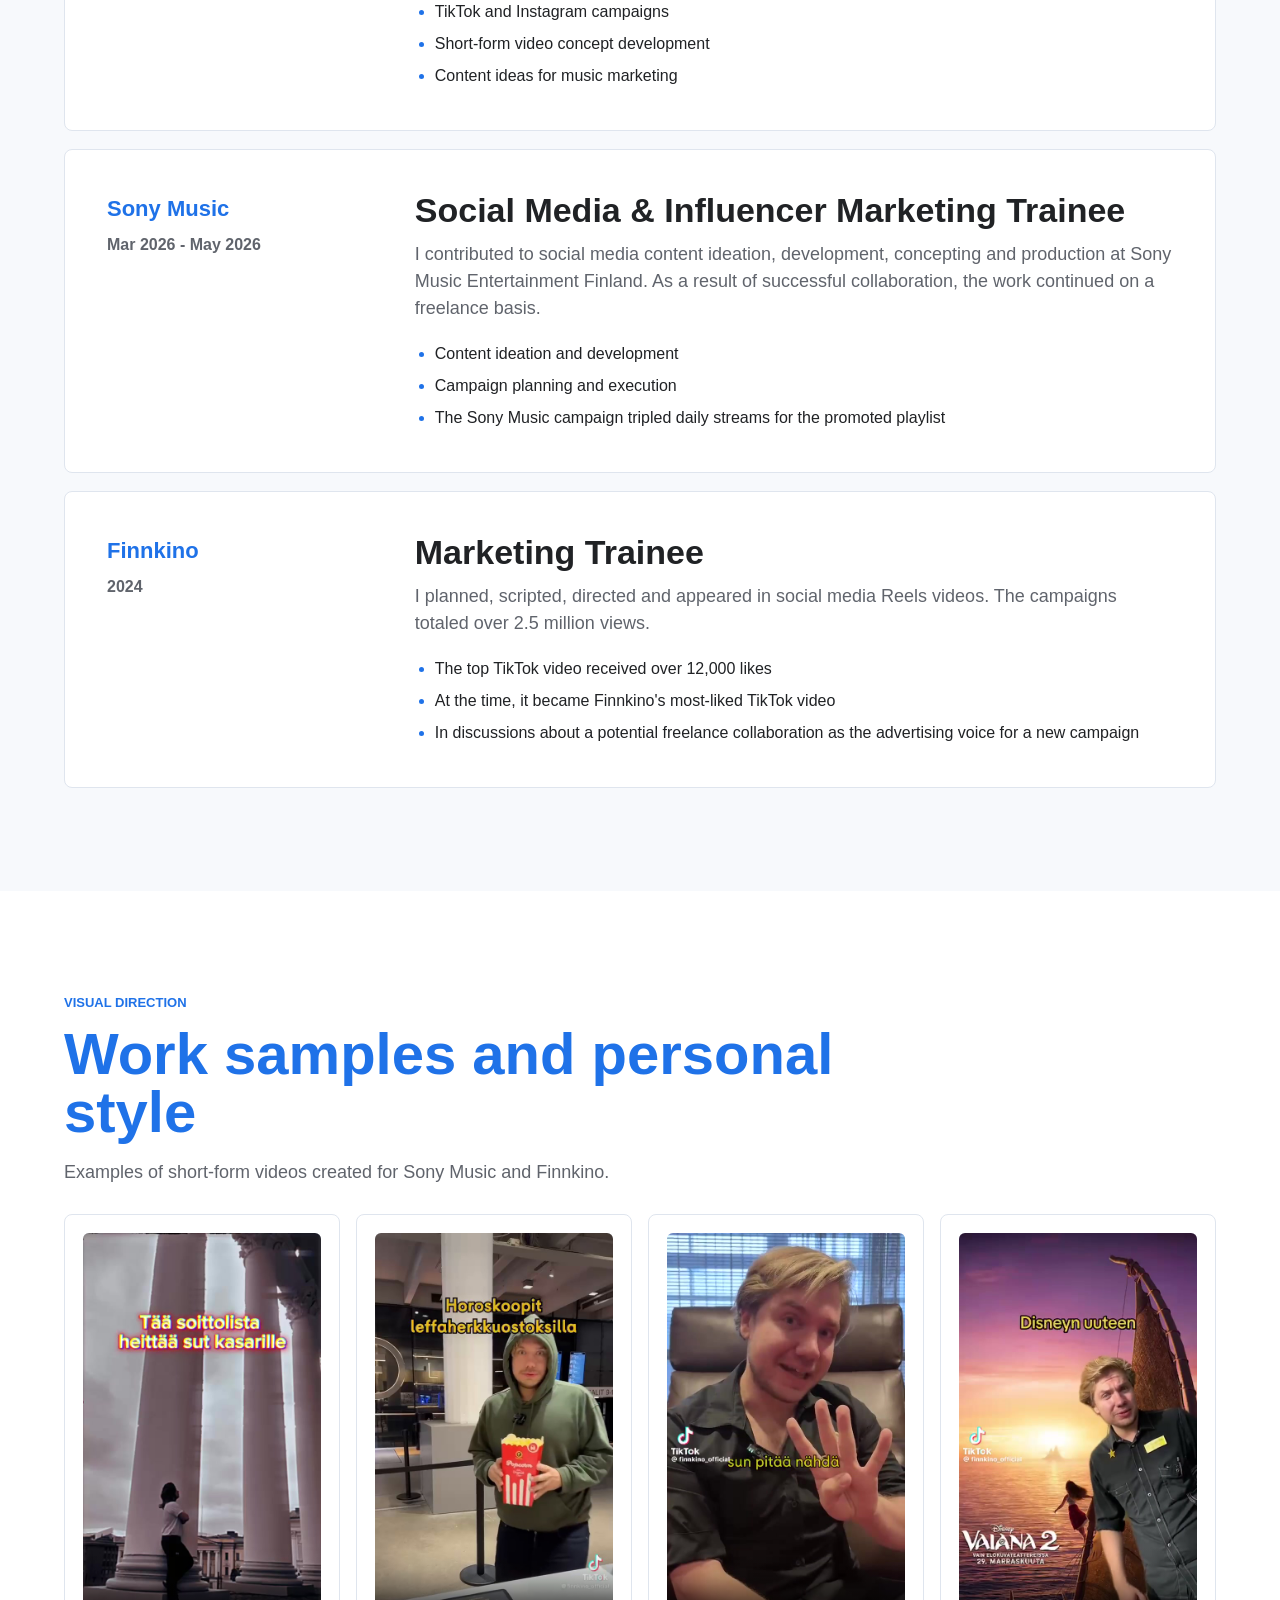
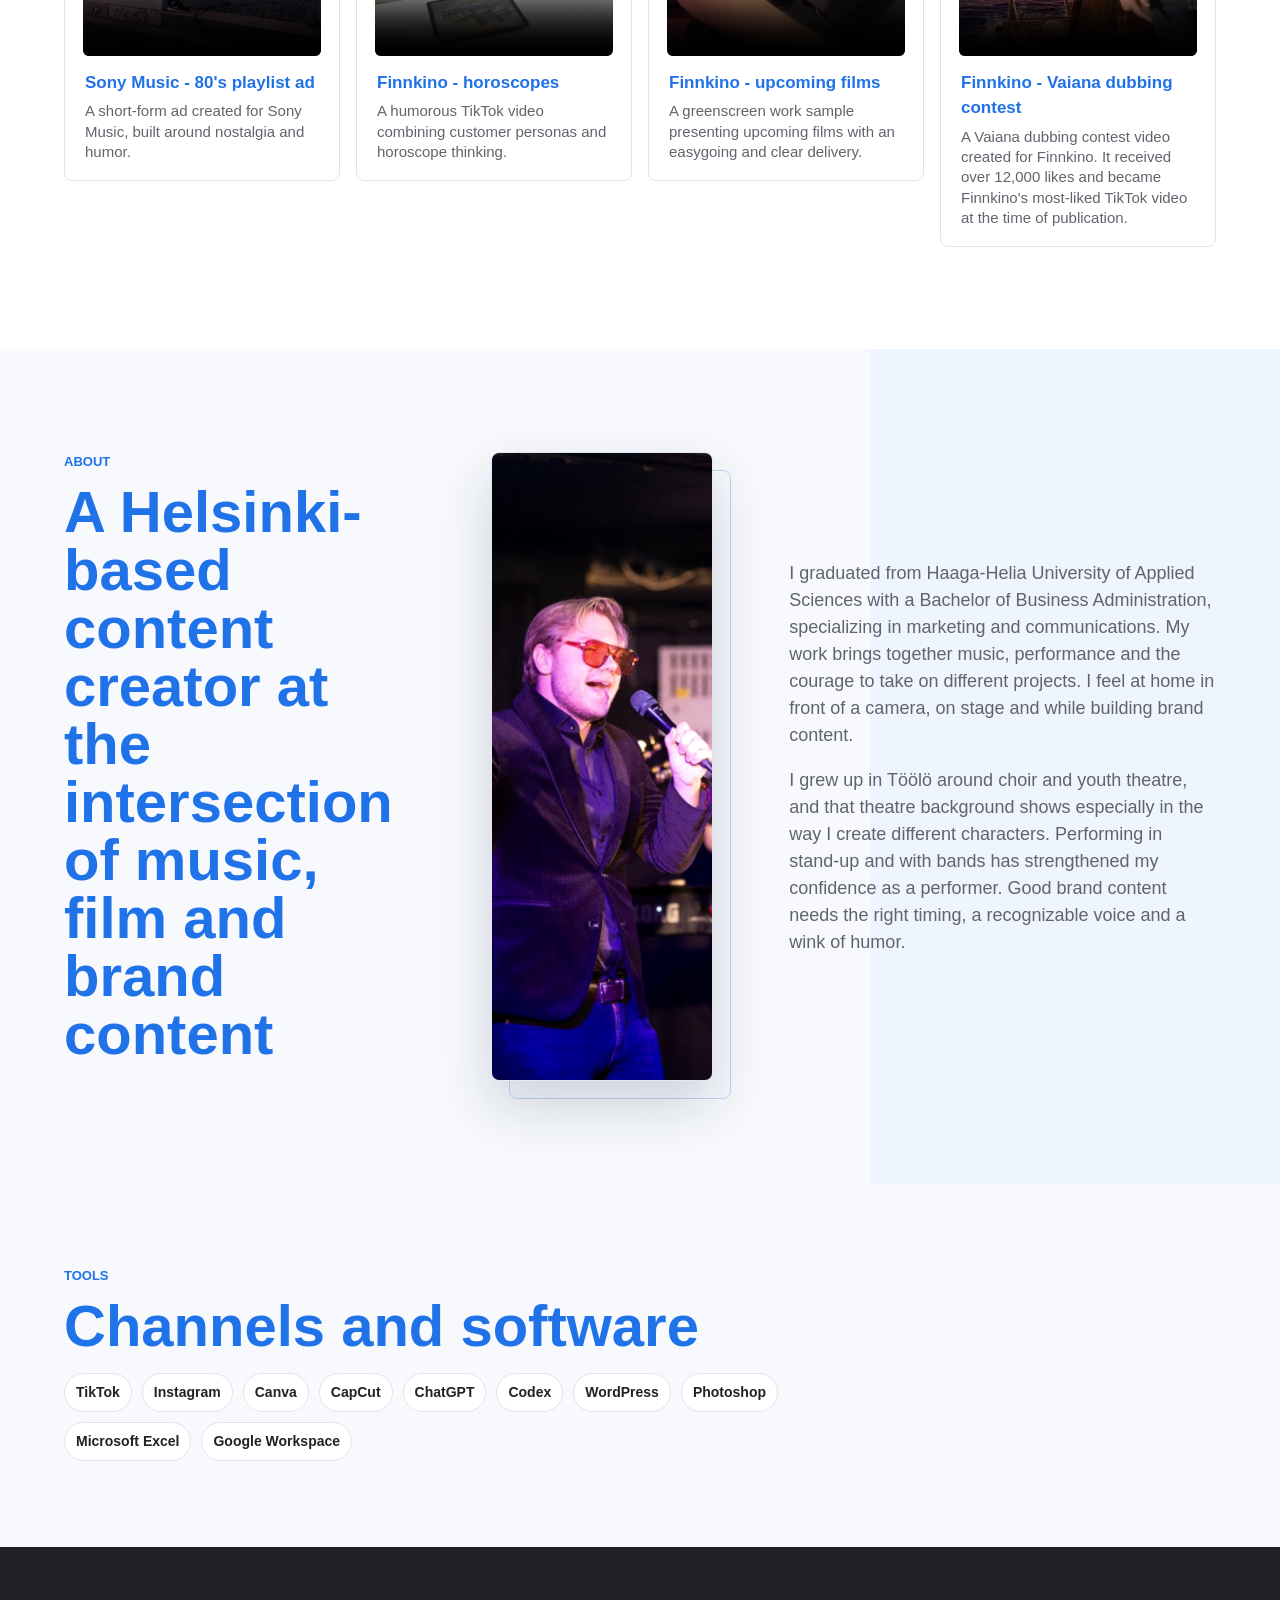
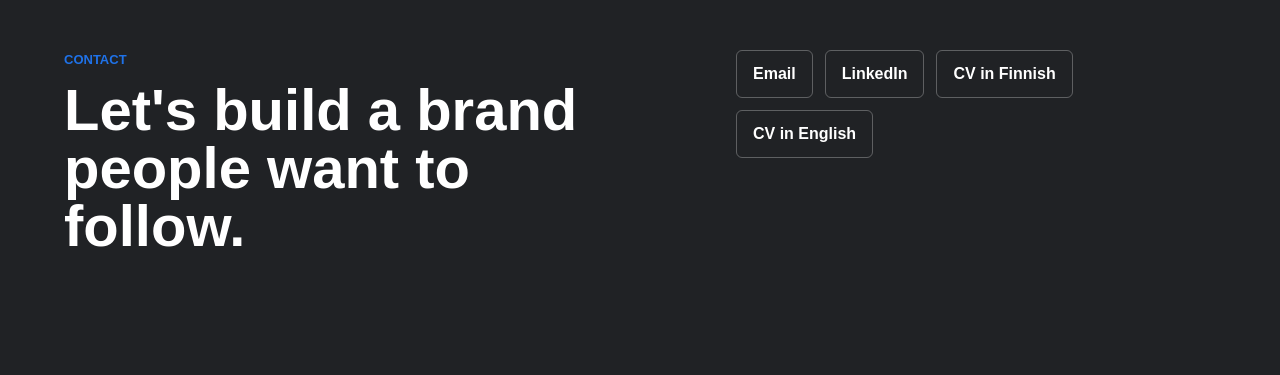
==== commit 247a82af: "Shorten Sony campaign result copy" ====
--- a/en/index.html
+++ b/en/index.html
@@ -106,7 +106,7 @@
               <ul>
                 <li>Content ideation and development</li>
                 <li>Campaign planning and execution</li>
-                <li>The campaign I delivered for Sony Music showed directly in the results: daily streams for the promoted playlist tripled during the campaign</li>
+                <li>The Sony Music campaign tripled daily streams for the promoted playlist</li>
               </ul>
             </div>
           </article>
